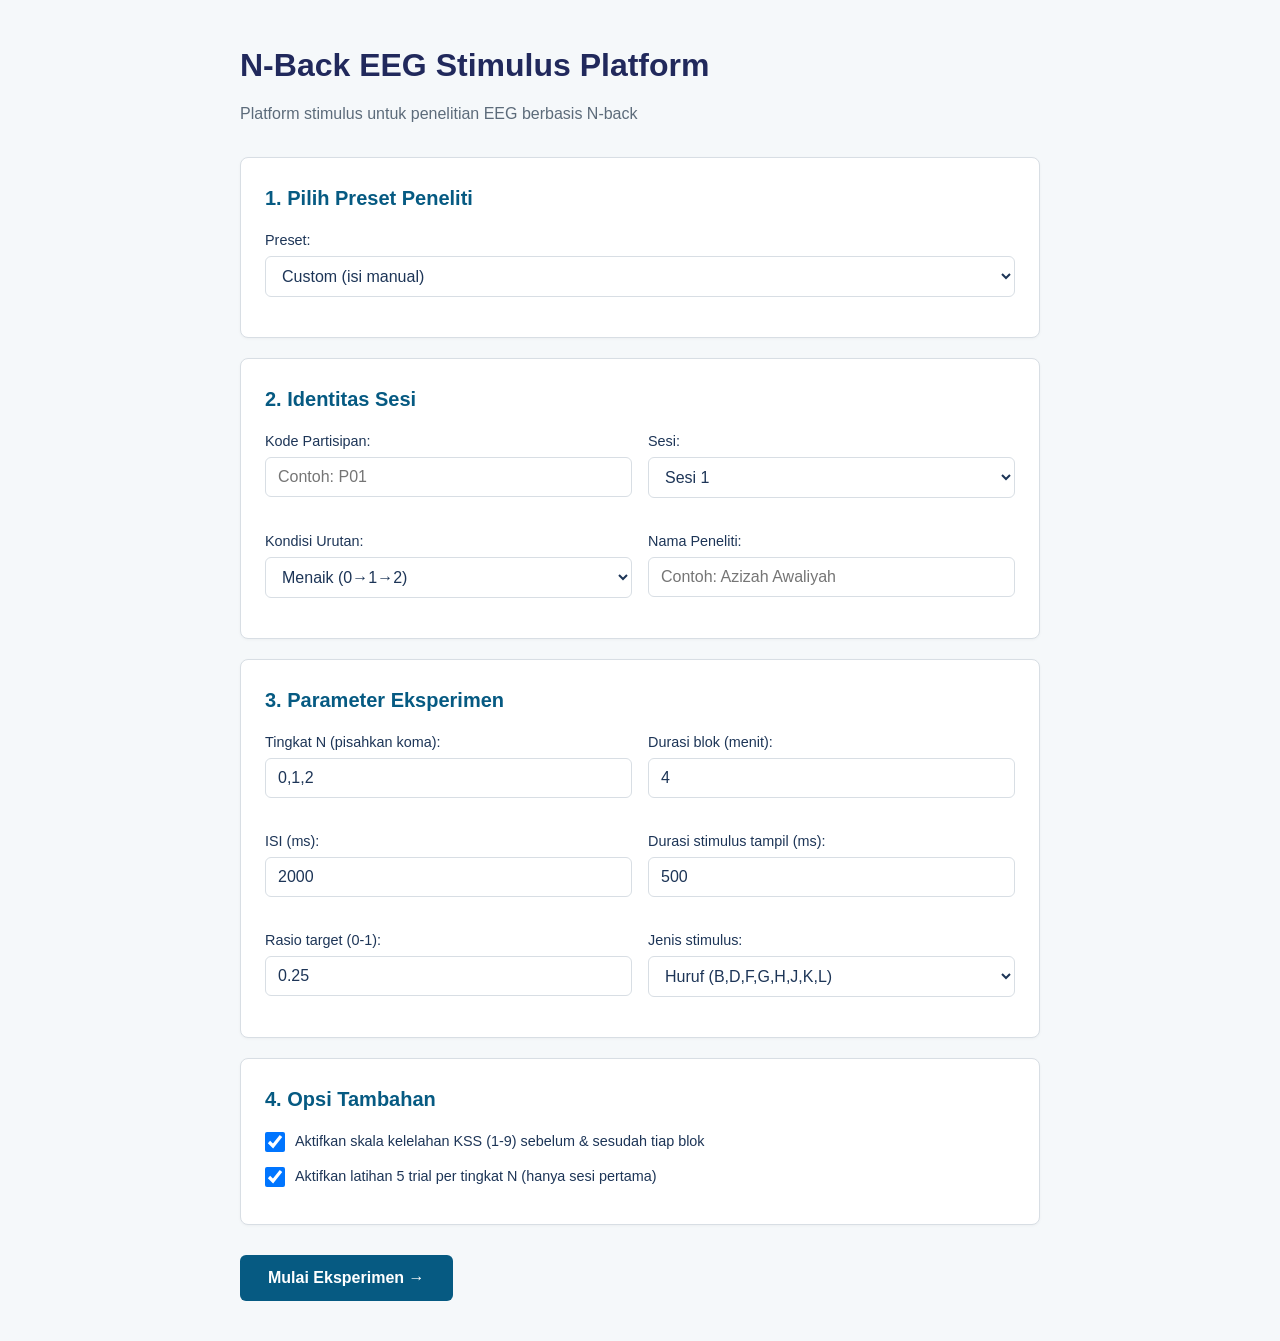
==== index.html @ 5863997f "Initial commit - N-back EEG stimulus platform v2" ====
<!DOCTYPE html>
<html lang="id">
<head>
  <meta charset="UTF-8">
  <meta name="viewport" content="width=device-width, initial-scale=1.0">
  <title>N-Back EEG Stimulus Platform</title>
  <link rel="stylesheet" href="css/style.css">
</head>
<body>

  <!-- ================================================================ -->
  <!-- LAYAR 1: SETUP                                                     -->
  <!-- ================================================================ -->
  <section id="screen-setup" class="screen active">
    <div class="container">
      <h1>N-Back EEG Stimulus Platform</h1>
      <p class="subtitle">Platform stimulus untuk penelitian EEG berbasis N-back</p>

      <div class="card">
        <h2>1. Pilih Preset Peneliti</h2>
        <label>
          Preset:
          <select id="preset-select">
            <option value="custom">Custom (isi manual)</option>
          </select>
        </label>
      </div>

      <div class="card">
        <h2>2. Identitas Sesi</h2>
        <div class="grid-2">
          <label>
            Kode Partisipan:
            <input type="text" id="participant-id" placeholder="Contoh: P01" required>
          </label>
          <label>
            Sesi:
            <select id="session">
              <option value="S1">Sesi 1</option>
              <option value="S2">Sesi 2</option>
            </select>
          </label>
          <label>
            Kondisi Urutan:
            <select id="condition">
              <option value="menaik">Menaik (0→1→2)</option>
              <option value="acak">Acak</option>
            </select>
          </label>
          <label>
            Nama Peneliti:
            <input type="text" id="researcher-name" placeholder="Contoh: Azizah Awaliyah">
          </label>
        </div>
      </div>

      <div class="card">
        <h2>3. Parameter Eksperimen</h2>
        <div class="grid-2">
          <label>
            Tingkat N (pisahkan koma):
            <input type="text" id="n-levels" value="0,1,2" placeholder="0,1,2">
          </label>
          <label>
            Durasi blok (menit):
            <input type="number" id="block-duration" value="4" min="1" max="15">
          </label>
          <label>
            ISI (ms):
            <input type="number" id="isi" value="2000" min="1000" max="5000" step="100">
          </label>
          <label>
            Durasi stimulus tampil (ms):
            <input type="number" id="stim-duration" value="500" min="200" max="2000" step="50">
          </label>
          <label>
            Rasio target (0-1):
            <input type="number" id="target-ratio" value="0.25" min="0.1" max="0.5" step="0.05">
          </label>
          <label>
            Jenis stimulus:
            <select id="stimulus-type">
              <option value="letters">Huruf (B,D,F,G,H,J,K,L)</option>
              <option value="digits">Angka (1-8)</option>
            </select>
          </label>
        </div>
      </div>

      <div class="card">
        <h2>4. Opsi Tambahan</h2>
        <label class="toggle">
          <input type="checkbox" id="enable-fatigue" checked>
          <span>Aktifkan skala kelelahan KSS (1-9) sebelum &amp; sesudah tiap blok</span>
        </label>
        <label class="toggle">
          <input type="checkbox" id="enable-practice" checked>
          <span>Aktifkan latihan 5 trial per tingkat N (hanya sesi pertama)</span>
        </label>
      </div>

      <button id="btn-start" class="btn-primary">Mulai Eksperimen →</button>
    </div>
  </section>

  <!-- ================================================================ -->
  <!-- LAYAR 2: INSTRUKSI + QUICK TIPS                                   -->
  <!-- ================================================================ -->
  <section id="screen-instructions" class="screen">
    <div class="container">
      <h1>Instruksi Tugas</h1>
      <div class="card instruction-card">
        <h2>Cara Mengerjakan Tugas <span id="current-n-display"></span>-back</h2>
        <div id="instructions-body"></div>
        <div class="key-hint">
          <div class="key-box">SPASI</div>
          <p>Tekan tombol <strong>SPASI</strong> ketika stimulus sekarang <strong>cocok</strong> dengan yang <span id="n-back-word"></span>.</p>
        </div>
        <p class="warning">Kalau tidak cocok, <strong>jangan tekan apa-apa</strong> dan tunggu stimulus berikutnya.</p>
      </div>

      <div class="card tips-card" id="tips-body">
        <!-- diisi oleh buildInstructions() -->
      </div>

      <div class="progress-info">
        Blok <span id="block-current">1</span> dari <span id="block-total">3</span>
      </div>
      <button id="btn-continue-to-practice-or-fatigue" class="btn-primary">Lanjut →</button>
    </div>
  </section>

  <!-- ================================================================ -->
  <!-- LAYAR 2b: PRACTICE INTRO                                          -->
  <!-- ================================================================ -->
  <section id="screen-practice-intro" class="screen">
    <div class="container">
      <h1>Sesi Latihan</h1>
      <div class="card">
        <h2>Latihan <span id="practice-intro-n"></span>-back</h2>
        <p>Sebelum perekaman sebenarnya, Anda akan menjalani <strong><span id="practice-intro-trials">5</span> trial latihan</strong> singkat.</p>
        <p>Latihan ini membantu Anda memahami ritme tugas. <strong>Data latihan tidak dicatat</strong> untuk analisis.</p>
        <p class="note">💡 Tenang saja, latihan ini bebas tekanan. Fokus pada memahami tugas, bukan performa.</p>
      </div>
      <div class="btn-group">
        <button id="btn-start-practice" class="btn-primary">Mulai Latihan →</button>
        <button id="btn-skip-practice" class="btn-secondary">Lewati Latihan</button>
      </div>
    </div>
  </section>

  <!-- ================================================================ -->
  <!-- LAYAR 2c: PRACTICE DONE                                           -->
  <!-- ================================================================ -->
  <section id="screen-practice-done" class="screen">
    <div class="container">
      <h1>Latihan Selesai!</h1>
      <div class="card">
        <p>Bagus! Anda sudah merasakan ritme tugas.</p>
        <p>Sekarang kita akan mulai <strong>perekaman sebenarnya</strong>. Fokus dan nikmati prosesnya.</p>
      </div>
      <button id="btn-continue-to-real-block" class="btn-primary">Lanjut ke Perekaman →</button>
    </div>
  </section>

  <!-- ================================================================ -->
  <!-- LAYAR 3: SKALA KELELAHAN                                          -->
  <!-- ================================================================ -->
  <section id="screen-fatigue" class="screen">
    <div class="container">
      <h1 id="fatigue-title">Skala Kelelahan Subjektif</h1>
      <p class="subtitle">Karolinska Sleepiness Scale (KSS)</p>
      <div class="card">
        <p><strong>Seberapa mengantuk atau lelah Anda saat ini?</strong></p>
        <div class="kss-scale">
          <div class="kss-option" data-value="1"><span>1</span>Sangat segar</div>
          <div class="kss-option" data-value="2"><span>2</span>Segar</div>
          <div class="kss-option" data-value="3"><span>3</span>Cukup segar</div>
          <div class="kss-option" data-value="4"><span>4</span>Agak segar</div>
          <div class="kss-option" data-value="5"><span>5</span>Netral</div>
          <div class="kss-option" data-value="6"><span>6</span>Agak lelah</div>
          <div class="kss-option" data-value="7"><span>7</span>Lelah, masih bisa fokus</div>
          <div class="kss-option" data-value="8"><span>8</span>Sangat lelah, sulit fokus</div>
          <div class="kss-option" data-value="9"><span>9</span>Mengantuk berat, hampir tertidur</div>
        </div>
      </div>
      <button id="btn-fatigue-continue" class="btn-primary" disabled>Lanjut →</button>
    </div>
  </section>

  <!-- ================================================================ -->
  <!-- LAYAR 4: COUNTDOWN                                                -->
  <!-- ================================================================ -->
  <section id="screen-countdown" class="screen">
    <div class="container countdown-container">
      <div class="marker-info">
        <p><strong>PENANDA WAKTU MULAI</strong></p>
        <p>Tap tombol Marker di Mind Monitor bersamaan dengan angka <strong>1</strong></p>
      </div>
      <div id="countdown-display" class="countdown-number">3</div>
      <p class="countdown-label">Blok akan mulai dalam...</p>
    </div>
  </section>

  <!-- ================================================================ -->
  <!-- LAYAR 5: BLOK EKSPERIMEN                                          -->
  <!-- ================================================================ -->
  <section id="screen-block" class="screen">
    <div class="block-header">
      <div class="block-info">
        Blok <span id="block-info-n"></span>-back
        <span class="separator">·</span>
        <span id="block-info-timer">05:00</span>
        <span class="separator">·</span>
        Trial <span id="block-info-trial">0</span>/<span id="block-info-total">0</span>
      </div>
    </div>
    <div class="stimulus-container">
      <div id="stimulus-display" class="stimulus"></div>
    </div>
    <div class="block-footer">
      <p>Tekan tombol di bawah jika cocok dengan <span id="block-n-back-display"></span></p>
      <div id="key-indicator" class="key-indicator">SPASI</div>
    </div>
  </section>

  <!-- ================================================================ -->
  <!-- LAYAR 5b: BLOCK SUMMARY (ANTAR BLOK)                              -->
  <!-- ================================================================ -->
  <section id="screen-block-summary" class="screen">
    <div class="container">
      <h1 id="block-summary-title">Blok Selesai!</h1>
      <div class="card">
        <h2>Ringkasan Kinerja Blok</h2>
        <div id="block-summary-content"></div>
      </div>
      <button id="btn-continue-from-block-summary" class="btn-primary">Lanjut →</button>
    </div>
  </section>

  <!-- ================================================================ -->
  <!-- LAYAR 6: HASIL AKHIR                                              -->
  <!-- ================================================================ -->
  <section id="screen-finished" class="screen">
    <div class="container">
      <h1>Sesi Selesai!</h1>
      <p class="subtitle">Terima kasih atas partisipasi Anda</p>

      <div class="card">
        <h2>Ringkasan Kinerja Keseluruhan</h2>
        <div id="summary-content"></div>
      </div>

      <div class="card">
        <h2>⚠️ Ekspor Data (WAJIB download sebelum menutup)</h2>
        <p>Klik tombol di bawah untuk mengunduh file CSV log respons dan JSON backup.</p>
        <div class="btn-group">
          <button id="btn-download-csv" class="btn-primary">📥 Download CSV</button>
          <button id="btn-download-json" class="btn-secondary">📥 Download JSON (backup)</button>
        </div>
        <p class="note">Simpan dengan aman. Nama file: <code>{partisipan}_{sesi}_{kondisi}_{tanggal}.csv</code></p>
      </div>

      <button id="btn-new-session" class="btn-secondary">Mulai Sesi Baru</button>
    </div>
  </section>

  <!-- SCRIPTS - urut: utils dulu, lalu modul yg bergantung -->
  <script src="js/time-utils.js"></script>
  <script src="js/config.js"></script>
  <script src="js/stimulus.js"></script>
  <script src="js/logger.js"></script>
  <script src="js/experiment.js"></script>
  <script src="js/main.js"></script>

</body>
</html>
---- css/style.css ----
/* ================================================================
   N-Back EEG Stimulus Platform - Styles
   Design principle: minimal distraction, high contrast during blocks
   ================================================================ */

:root {
  --primary: #065A82;
  --primary-dark: #044564;
  --secondary: #1C7293;
  --accent: #21295C;
  --bg: #F5F8FA;
  --card-bg: #FFFFFF;
  --text: #1D3557;
  --text-muted: #5C6B7A;
  --border: #D8DEE4;
  --success: #2C5F2D;
  --danger: #B85042;
  --warning: #E8A317;
}

* { box-sizing: border-box; margin: 0; padding: 0; }

body {
  font-family: -apple-system, BlinkMacSystemFont, 'Segoe UI', Roboto, sans-serif;
  background: var(--bg);
  color: var(--text);
  line-height: 1.6;
  min-height: 100vh;
}

/* ============ SCREENS ============ */

.screen { display: none; min-height: 100vh; padding: 40px 20px; }
.screen.active { display: block; }

.container { max-width: 800px; margin: 0 auto; }

h1 {
  font-size: 2rem;
  color: var(--accent);
  margin-bottom: 10px;
  font-weight: 700;
}

h2 {
  font-size: 1.25rem;
  color: var(--primary);
  margin-bottom: 15px;
  font-weight: 600;
}

.subtitle {
  color: var(--text-muted);
  margin-bottom: 30px;
  font-size: 1rem;
}

/* ============ CARDS ============ */

.card {
  background: var(--card-bg);
  border: 1px solid var(--border);
  border-radius: 8px;
  padding: 24px;
  margin-bottom: 20px;
  box-shadow: 0 1px 3px rgba(0, 0, 0, 0.04);
}

/* ============ FORM ELEMENTS ============ */

label {
  display: block;
  font-size: 0.9rem;
  font-weight: 500;
  color: var(--text);
  margin-bottom: 4px;
}

input[type="text"],
input[type="number"],
select {
  width: 100%;
  padding: 10px 12px;
  border: 1px solid var(--border);
  border-radius: 6px;
  font-size: 1rem;
  color: var(--text);
  background: white;
  margin-top: 4px;
  margin-bottom: 12px;
  transition: border-color 0.15s;
}

input:focus, select:focus {
  outline: none;
  border-color: var(--primary);
  box-shadow: 0 0 0 3px rgba(6, 90, 130, 0.1);
}

.grid-2 { display: grid; grid-template-columns: 1fr 1fr; gap: 16px; }
@media (max-width: 600px) { .grid-2 { grid-template-columns: 1fr; } }

.toggle {
  display: flex;
  align-items: center;
  gap: 10px;
  cursor: pointer;
  margin-bottom: 12px;
}

.toggle input[type="checkbox"] {
  width: 20px;
  height: 20px;
  cursor: pointer;
}

/* ============ BUTTONS ============ */

.btn-primary, .btn-secondary {
  display: inline-block;
  padding: 14px 28px;
  font-size: 1rem;
  font-weight: 600;
  border: none;
  border-radius: 6px;
  cursor: pointer;
  transition: all 0.15s;
  margin-top: 10px;
}

.btn-primary {
  background: var(--primary);
  color: white;
}

.btn-primary:hover:not(:disabled) {
  background: var(--primary-dark);
  transform: translateY(-1px);
}

.btn-primary:disabled {
  background: #A0AEC0;
  cursor: not-allowed;
}

.btn-secondary {
  background: white;
  color: var(--primary);
  border: 2px solid var(--primary);
}

.btn-secondary:hover { background: var(--bg); }

.btn-group { display: flex; gap: 10px; flex-wrap: wrap; margin: 15px 0; }

/* Pulse animation untuk tombol download */
.btn-pulse {
  animation: pulse 1.5s ease-in-out infinite;
}

@keyframes pulse {
  0%, 100% { box-shadow: 0 0 0 0 rgba(6, 90, 130, 0.4); }
  50% { box-shadow: 0 0 0 8px rgba(6, 90, 130, 0); }
}

/* ============ INSTRUCTIONS SCREEN ============ */

.instruction-card { font-size: 1.05rem; }
.instruction-card p { margin-bottom: 12px; }

/* Target letter display untuk 0-back */
.target-letter-display {
  display: block;
  width: 120px;
  height: 120px;
  line-height: 120px;
  margin: 20px auto;
  font-size: 4rem;
  font-weight: 700;
  color: var(--primary);
  background: var(--bg);
  border: 3px solid var(--primary);
  border-radius: 12px;
  text-align: center;
  font-family: 'SF Mono', Monaco, monospace;
}

.key-hint {
  display: flex;
  align-items: center;
  gap: 20px;
  background: var(--bg);
  padding: 20px;
  border-radius: 8px;
  margin: 20px 0;
}

.key-box {
  background: white;
  border: 2px solid var(--primary);
  border-radius: 6px;
  padding: 16px 32px;
  font-weight: 700;
  font-size: 1.1rem;
  color: var(--primary);
  min-width: 120px;
  text-align: center;
  box-shadow: 0 2px 0 var(--primary);
}

.warning {
  background: #FFF8E1;
  border-left: 4px solid var(--warning);
  padding: 12px 16px;
  border-radius: 4px;
}

/* Quick Tips Card */
.tips-card {
  background: #F0F7FA;
  border-left: 4px solid var(--secondary);
}

.tips-card h3 {
  color: var(--secondary);
  font-size: 1.1rem;
  margin-bottom: 12px;
}

.tips-card ul {
  margin-left: 20px;
  color: var(--text);
}

.tips-card li {
  margin-bottom: 8px;
  line-height: 1.5;
}

.progress-info {
  text-align: center;
  color: var(--text-muted);
  margin: 20px 0;
  font-size: 0.95rem;
}

/* ============ KSS FATIGUE SCALE ============ */

.kss-scale {
  display: grid;
  grid-template-columns: repeat(3, 1fr);
  gap: 10px;
  margin-top: 20px;
}

@media (max-width: 700px) { .kss-scale { grid-template-columns: repeat(2, 1fr); } }

.kss-option {
  display: flex;
  flex-direction: column;
  align-items: center;
  padding: 16px 10px;
  background: white;
  border: 2px solid var(--border);
  border-radius: 8px;
  cursor: pointer;
  transition: all 0.15s;
  text-align: center;
  font-size: 0.85rem;
  min-height: 90px;
  justify-content: center;
}

.kss-option:hover {
  border-color: var(--primary);
  background: var(--bg);
}

.kss-option.selected {
  border-color: var(--primary);
  background: var(--primary);
  color: white;
}

.kss-option span {
  font-size: 1.5rem;
  font-weight: 700;
  margin-bottom: 4px;
  display: block;
}

/* ============ COUNTDOWN SCREEN ============ */

#screen-countdown { background: var(--accent); color: white; }

#screen-countdown.active {
  display: flex;
  align-items: center;
  justify-content: center;
}

.countdown-container { text-align: center; }

.countdown-number {
  font-size: 12rem;
  font-weight: 900;
  color: white;
  line-height: 1;
  margin: 40px 0;
  font-variant-numeric: tabular-nums;
}

.countdown-label {
  font-size: 1.2rem;
  color: rgba(255, 255, 255, 0.8);
}

.marker-info {
  background: var(--warning);
  color: var(--text);
  padding: 15px 25px;
  border-radius: 8px;
  margin-bottom: 20px;
  font-size: 0.95rem;
  max-width: 500px;
  margin-left: auto;
  margin-right: auto;
}

.marker-info p { margin: 4px 0; }

/* ============ BLOCK SCREEN (STIMULUS) ============ */

#screen-block { background: white; padding: 0; }

#screen-block.active {
  display: flex;
  flex-direction: column;
  min-height: 100vh;
}

.block-header {
  padding: 15px 30px;
  border-bottom: 1px solid var(--border);
  color: var(--text-muted);
}

.block-info {
  font-size: 0.9rem;
  font-variant-numeric: tabular-nums;
  display: flex;
  gap: 12px;
  align-items: center;
}

.block-info .separator { color: var(--border); }

.stimulus-container {
  flex: 1;
  display: flex;
  align-items: center;
  justify-content: center;
}

.stimulus {
  font-size: 12rem;
  font-weight: 700;
  color: var(--accent);
  font-family: 'SF Mono', Monaco, 'Courier New', monospace;
  line-height: 1;
  user-select: none;
}

.stimulus.hidden { visibility: hidden; }

.block-footer {
  padding: 20px 30px;
  border-top: 1px solid var(--border);
  text-align: center;
  color: var(--text-muted);
  font-size: 0.9rem;
}

/* Visual Key Press Indicator (SPASI) */
.key-indicator {
  display: inline-block;
  margin-top: 10px;
  padding: 14px 60px;
  background: white;
  border: 2px solid var(--border);
  border-radius: 8px;
  font-weight: 700;
  font-size: 1rem;
  color: var(--text-muted);
  letter-spacing: 2px;
  box-shadow: 0 3px 0 var(--border);
  transition: all 0.08s ease-out;
  user-select: none;
}

.key-indicator.pressed {
  background: var(--primary);
  color: white;
  border-color: var(--primary);
  transform: translateY(2px) scale(0.97);
  box-shadow: 0 1px 0 var(--primary-dark);
}

/* ============ BLOCK SUMMARY (ANTAR BLOK) ============ */

.summary-grid {
  display: grid;
  gap: 10px;
}

.summary-row {
  display: flex;
  justify-content: space-between;
  padding: 12px 16px;
  background: var(--bg);
  border-radius: 6px;
  font-size: 1rem;
}

.summary-row span {
  color: var(--text-muted);
}

.summary-row strong {
  color: var(--accent);
  font-weight: 700;
  font-variant-numeric: tabular-nums;
}

/* ============ FINISHED SCREEN ============ */

#summary-content {
  display: grid;
  gap: 16px;
}

.summary-block {
  padding: 16px;
  background: var(--bg);
  border-radius: 6px;
  border-left: 4px solid var(--primary);
}

.summary-block h3 {
  color: var(--primary);
  margin-bottom: 8px;
  font-size: 1rem;
}

.summary-stats {
  display: grid;
  grid-template-columns: repeat(auto-fit, minmax(130px, 1fr));
  gap: 12px;
  margin-top: 10px;
}

.stat {
  background: white;
  padding: 12px;
  border-radius: 4px;
}

.stat-label {
  font-size: 0.8rem;
  color: var(--text-muted);
  margin-bottom: 2px;
}

.stat-value {
  font-size: 1.3rem;
  font-weight: 700;
  color: var(--accent);
}

.note {
  font-size: 0.85rem;
  color: var(--text-muted);
  margin-top: 12px;
  padding: 10px;
  background: var(--bg);
  border-radius: 4px;
}

.note code {
  background: white;
  padding: 2px 6px;
  border-radius: 3px;
  font-family: 'SF Mono', Monaco, monospace;
  font-size: 0.8rem;
}
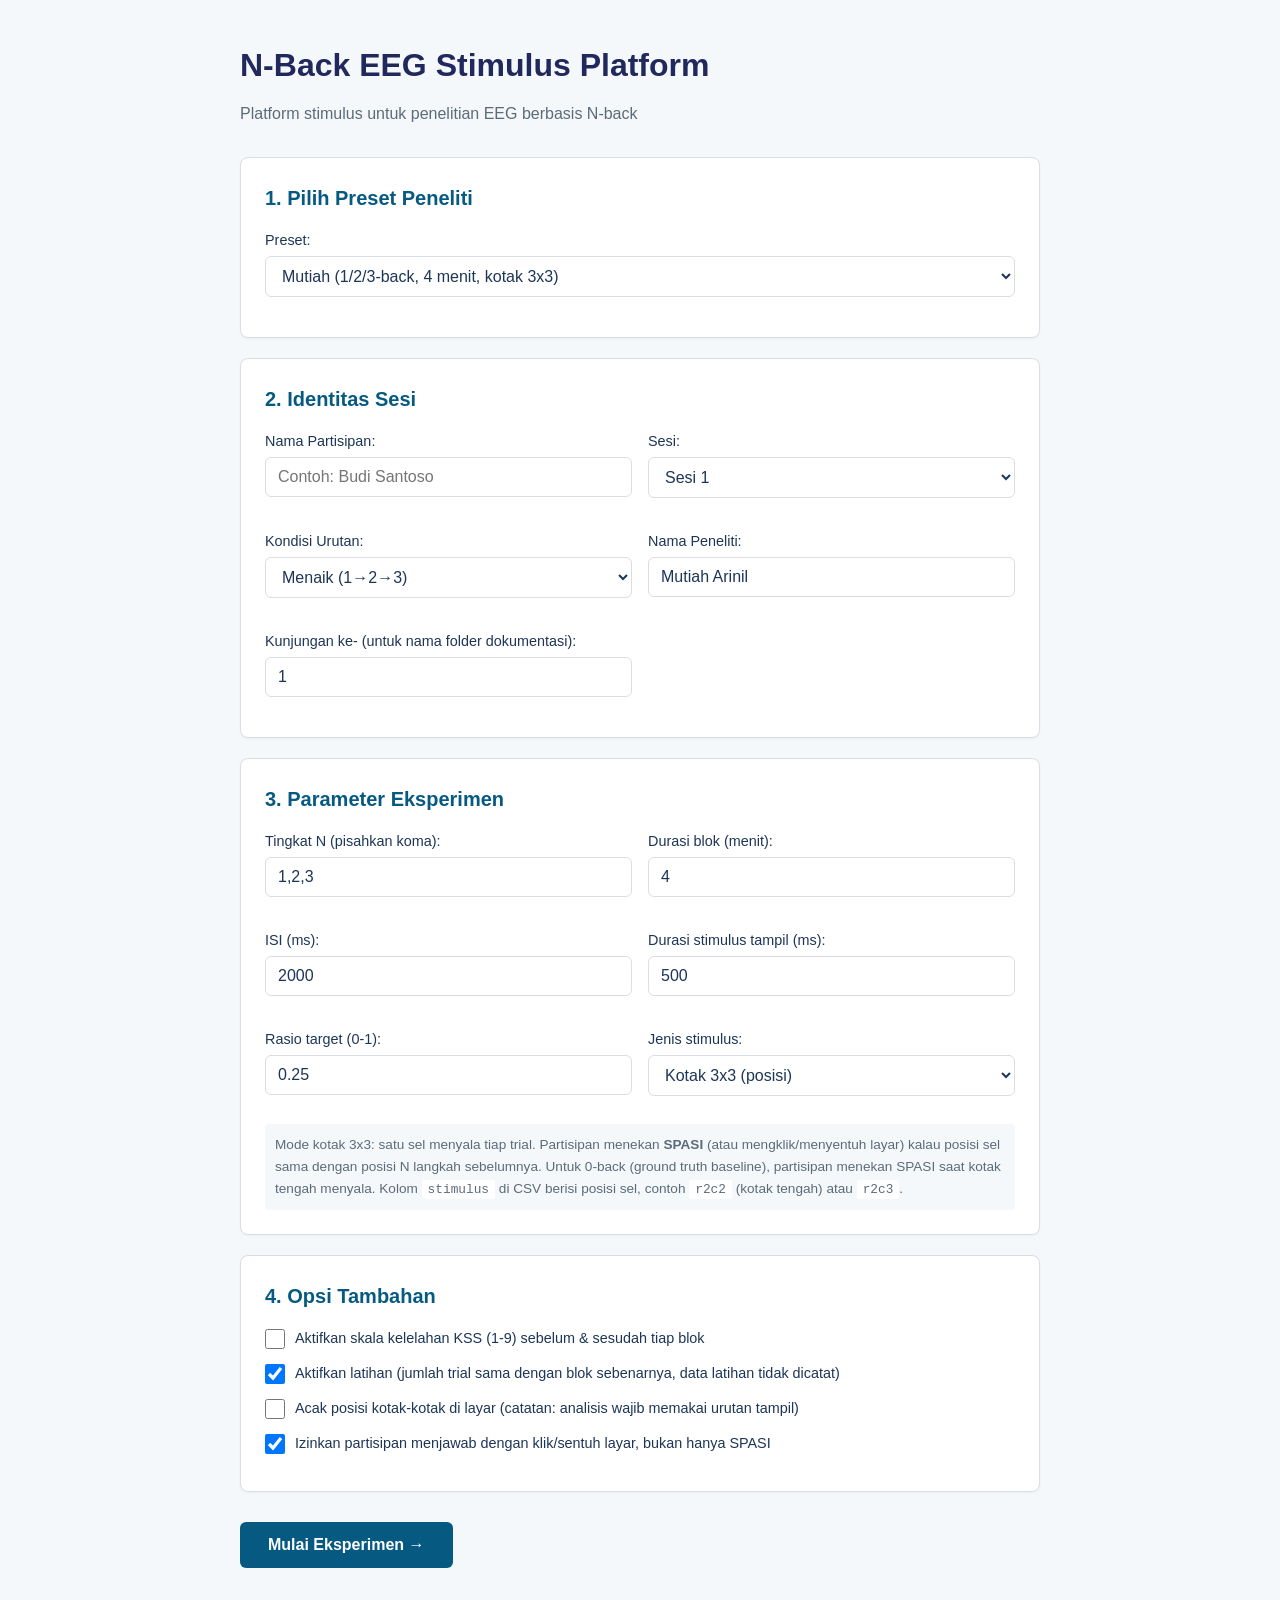
==== commit 76d073c5: "feat: integrasi stimulus 3x3, mode 0-back ground truth, preset mutiah, dan perbaikan persistensi gri" ====
--- a/index.html
+++ b/index.html
@@ -30,8 +30,8 @@
         <h2>2. Identitas Sesi</h2>
         <div class="grid-2">
           <label>
-            Kode Partisipan:
-            <input type="text" id="participant-id" placeholder="Contoh: P01" required>
+            Nama Partisipan:
+            <input type="text" id="participant-name" placeholder="Contoh: Budi Santoso" required>
           </label>
           <label>
             Sesi:
@@ -43,13 +43,17 @@
           <label>
             Kondisi Urutan:
             <select id="condition">
-              <option value="menaik">Menaik (0→1→2)</option>
+              <option value="menaik">Menaik (1→2→3)</option>
               <option value="acak">Acak</option>
             </select>
           </label>
           <label>
             Nama Peneliti:
-            <input type="text" id="researcher-name" placeholder="Contoh: Azizah Awaliyah">
+            <input type="text" id="researcher-name" placeholder="Contoh: Mutiah Arinil">
+          </label>
+          <label>
+            Kunjungan ke- (untuk nama folder dokumentasi):
+            <input type="number" id="visit-number" value="1" min="1" max="20">
           </label>
         </div>
       </div>
@@ -59,7 +63,7 @@
         <div class="grid-2">
           <label>
             Tingkat N (pisahkan koma):
-            <input type="text" id="n-levels" value="0,1,2" placeholder="0,1,2">
+            <input type="text" id="n-levels" value="1,2,3" placeholder="1,2,3">
           </label>
           <label>
             Durasi blok (menit):
@@ -67,38 +71,55 @@
           </label>
           <label>
             ISI (ms):
-            <input type="number" id="isi" value="2000" min="1000" max="5000" step="100">
+            <input type="number" id="isi" value="2000" min="500" max="5000" step="100">
           </label>
           <label>
             Durasi stimulus tampil (ms):
-            <input type="number" id="stim-duration" value="500" min="200" max="2000" step="50">
+            <input type="number" id="stim-duration" value="500" min="100" max="2000" step="50">
           </label>
           <label>
             Rasio target (0-1):
-            <input type="number" id="target-ratio" value="0.25" min="0.1" max="0.5" step="0.05">
+            <input type="number" id="target-ratio" value="0.25" min="0.05" max="0.8" step="0.05">
           </label>
           <label>
             Jenis stimulus:
             <select id="stimulus-type">
+              <option value="grid3x3">Kotak 3x3 (posisi)</option>
               <option value="letters">Huruf (B,D,F,G,H,J,K,L)</option>
               <option value="digits">Angka (1-8)</option>
             </select>
           </label>
         </div>
+
+        <div id="grid-hint" class="note">
+          Mode kotak 3x3: satu sel menyala tiap trial. Partisipan menekan <strong>SPASI</strong>
+          (atau mengklik/menyentuh layar) kalau posisi sel sama dengan posisi N langkah sebelumnya.
+          Untuk 0-back (ground truth baseline), partisipan menekan SPASI saat kotak tengah menyala.
+          Kolom <code>stimulus</code> di CSV berisi posisi sel, contoh <code>r2c2</code> (kotak tengah) atau <code>r2c3</code>.
+        </div>
       </div>
 
       <div class="card">
         <h2>4. Opsi Tambahan</h2>
         <label class="toggle">
-          <input type="checkbox" id="enable-fatigue" checked>
+          <input type="checkbox" id="enable-fatigue">
           <span>Aktifkan skala kelelahan KSS (1-9) sebelum &amp; sesudah tiap blok</span>
         </label>
         <label class="toggle">
           <input type="checkbox" id="enable-practice" checked>
-          <span>Aktifkan latihan 5 trial per tingkat N (hanya sesi pertama)</span>
-        </label>
-      </div>
-
+          <span>Aktifkan latihan (jumlah trial sama dengan blok sebenarnya, data latihan tidak dicatat)</span>
+        </label>
+        <label class="toggle" id="row-randomize-layout">
+          <input type="checkbox" id="randomize-layout">
+          <span>Acak posisi kotak-kotak di layar (catatan: analisis wajib memakai urutan tampil)</span>
+        </label>
+        <label class="toggle" id="row-click-response">
+          <input type="checkbox" id="enable-click-response" checked>
+          <span>Izinkan partisipan menjawab dengan klik/sentuh layar, bukan hanya SPASI</span>
+        </label>
+      </div>
+
+      <div id="start-validation-error" class="warning" style="display:none; margin-bottom: 1.25rem; color: #c53030; background: #fff5f5; border-left-color: #e53e3e;"></div>
       <button id="btn-start" class="btn-primary">Mulai Eksperimen →</button>
     </div>
   </section>
@@ -138,9 +159,9 @@
       <h1>Sesi Latihan</h1>
       <div class="card">
         <h2>Latihan <span id="practice-intro-n"></span>-back</h2>
-        <p>Sebelum perekaman sebenarnya, Anda akan menjalani <strong><span id="practice-intro-trials">5</span> trial latihan</strong> singkat.</p>
-        <p>Latihan ini membantu Anda memahami ritme tugas. <strong>Data latihan tidak dicatat</strong> untuk analisis.</p>
-        <p class="note">💡 Tenang saja, latihan ini bebas tekanan. Fokus pada memahami tugas, bukan performa.</p>
+        <p>Ini pemanasan: <strong><span id="practice-intro-trials">120</span> trial</strong> dengan aturan main yang sama seperti blok sebenarnya.</p>
+        <p id="practice-note"></p>
+        <p class="note">💡 Latihan ini bebas tekanan. Fokus pada memahami ritme tugas, bukan performa.</p>
       </div>
       <div class="btn-group">
         <button id="btn-start-practice" class="btn-primary">Mulai Latihan →</button>
@@ -195,7 +216,7 @@
     <div class="container countdown-container">
       <div class="marker-info">
         <p><strong>PENANDA WAKTU MULAI</strong></p>
-        <p>Tap tombol Marker di Mind Monitor bersamaan dengan angka <strong>1</strong></p>
+        <p>Tekan tombol Marker di Mind Monitor bersamaan dengan angka <strong>1</strong></p>
       </div>
       <div id="countdown-display" class="countdown-number">3</div>
       <p class="countdown-label">Blok akan mulai dalam...</p>
@@ -216,10 +237,21 @@
       </div>
     </div>
     <div class="stimulus-container">
+      <div id="grid-3x3" class="grid-3x3 hidden">
+        <div class="grid-cell" data-row="1" data-col="1"></div>
+        <div class="grid-cell" data-row="1" data-col="2"></div>
+        <div class="grid-cell" data-row="1" data-col="3"></div>
+        <div class="grid-cell" data-row="2" data-col="1"></div>
+        <div class="grid-cell" data-row="2" data-col="2"></div>
+        <div class="grid-cell" data-row="2" data-col="3"></div>
+        <div class="grid-cell" data-row="3" data-col="1"></div>
+        <div class="grid-cell" data-row="3" data-col="2"></div>
+        <div class="grid-cell" data-row="3" data-col="3"></div>
+      </div>
       <div id="stimulus-display" class="stimulus"></div>
     </div>
     <div class="block-footer">
-      <p>Tekan tombol di bawah jika cocok dengan <span id="block-n-back-display"></span></p>
+      <p>Tekan SPASI (atau klik/sentuh layar) jika posisinya cocok dengan <span id="block-n-back-display"></span></p>
       <div id="key-indicator" class="key-indicator">SPASI</div>
     </div>
   </section>
@@ -239,6 +271,27 @@
   </section>
 
   <!-- ================================================================ -->
+  <!-- LAYAR 5c: CEK RESPONS (kalau blok tidak merekam respons sama sekali) -->
+  <!-- ================================================================ -->
+  <section id="screen-response-check" class="screen">
+    <div class="container">
+      <h1>Periksa Blok Ini</h1>
+      <div class="card">
+        <div id="response-check-body"></div>
+        <label>
+          Pilihan:
+          <select id="response-check-choice">
+            <option value="ulang">Ulangi blok ini sekarang (data blok ini dibuang)</option>
+            <option value="lanjut">Lanjutkan dan simpan apa adanya (respons kosong)</option>
+            <option value="berhenti">Lanjut tanpa mengulang (sama seperti lanjut)</option>
+          </select>
+        </label>
+      </div>
+      <button id="btn-continue-after-response-check" class="btn-primary">Lanjut →</button>
+    </div>
+  </section>
+
+  <!-- ================================================================ -->
   <!-- LAYAR 6: HASIL AKHIR                                              -->
   <!-- ================================================================ -->
   <section id="screen-finished" class="screen">
@@ -252,20 +305,53 @@
       </div>
 
       <div class="card">
-        <h2>⚠️ Ekspor Data (WAJIB download sebelum menutup)</h2>
-        <p>Klik tombol di bawah untuk mengunduh file CSV log respons dan JSON backup.</p>
+        <h2>⚠️ Ekspor Data (WAJIB sebelum menutup halaman)</h2>
+        <p>Klik tombol di bawah untuk mengunduh CSV log respons, JSON backup, dan laporan sesi.</p>
         <div class="btn-group">
           <button id="btn-download-csv" class="btn-primary">📥 Download CSV</button>
           <button id="btn-download-json" class="btn-secondary">📥 Download JSON (backup)</button>
-        </div>
-        <p class="note">Simpan dengan aman. Nama file: <code>{partisipan}_{sesi}_{kondisi}_{tanggal}.csv</code></p>
+          <button id="btn-download-report" class="btn-secondary">📥 Download Laporan</button>
+        </div>
+        <p class="note">Nama file: <code>{nama partisipan}_{sesi}_{kondisi}_{tanggal}.csv</code></p>
+      </div>
+
+      <div class="card">
+        <h2>Selesai &amp; Dokumentasi</h2>
+        <p>Selesaikan dua langkah ini sebelum memulai sesi berikutnya:</p>
+        <div class="btn-group">
+          <button id="btn-finish-session" class="btn-primary">Selesaikan Sesi &amp; Simpan Berkas</button>
+        </div>
+        <p class="note">Tombol ini membuat folder dokumentasi otomatis (nama folder:
+        <code id="doc-folder-name">-</code>) berisi CSV, JSON, laporan, dan checklist berkas.</p>
+        <p class="note">Daftar berkas yang dikumpulkan tiap sesi:</p>
+        <ul id="doc-list" class="doc-list"></ul>
+        <button id="btn-fill-documentation" class="btn-secondary">Perbarui Daftar Dokumentasi</button>
       </div>
 
       <button id="btn-new-session" class="btn-secondary">Mulai Sesi Baru</button>
     </div>
   </section>
 
-  <!-- SCRIPTS - urut: utils dulu, lalu modul yg bergantung -->
+  <!-- ================================================================ -->
+  <!-- LAYAR 7: HASIL PENYIMPANAN DOKUMENTASI                            -->
+  <!-- ================================================================ -->
+  <section id="screen-documentation" class="screen">
+    <div class="container">
+      <h1>Dokumentasi Sesi</h1>
+      <div class="card">
+        <h2>Folder: <span id="doc-folder-name-2"></span></h2>
+        <p id="doc-save-status" class="note"></p>
+        <p>Cari folder tersebut di komputer (lokasi yang dipilih saat menyimpan), lalu tambahkan berkas
+        dari Mind Monitor ke dalam folder yang sama.</p>
+        <ul id="doc-list-2" class="doc-list"></ul>
+      </div>
+      <div class="btn-group">
+        <button id="btn-back-to-result" class="btn-primary">← Kembali ke Ringkasan Sesi</button>
+      </div>
+    </div>
+  </section>
+
+  <!-- SCRIPTS - urut: utils dulu, lalu modul yang bergantung padanya -->
   <script src="js/time-utils.js"></script>
   <script src="js/config.js"></script>
   <script src="js/stimulus.js"></script>
--- a/css/style.css
+++ b/css/style.css
@@ -78,6 +78,7 @@
 
 input[type="text"],
 input[type="number"],
+input[type="url"],
 select {
   width: 100%;
   padding: 10px 12px;
@@ -151,7 +152,7 @@
 
 .btn-secondary:hover { background: var(--bg); }
 
-.btn-group { display: flex; gap: 10px; flex-wrap: wrap; margin: 15px 0; }
+.btn-group { display: flex; gap: 10px; flex-wrap: wrap; margin: 15px 0; align-items: center; }
 
 /* Pulse animation untuk tombol download */
 .btn-pulse {
@@ -213,6 +214,7 @@
   border-left: 4px solid var(--warning);
   padding: 12px 16px;
   border-radius: 4px;
+  margin-top: 12px;
 }
 
 /* Quick Tips Card */
@@ -242,6 +244,56 @@
   color: var(--text-muted);
   margin: 20px 0;
   font-size: 0.95rem;
+}
+
+/* ============ KOTAK 3x3 (MODE POSISI) ============ */
+
+.grid-3x3 {
+  display: grid;
+  grid-template-columns: repeat(3, 1fr);
+  grid-template-rows: repeat(3, 1fr);
+  gap: 12px;
+  width: min(52vh, 420px);
+  height: min(52vh, 420px);
+  user-select: none;
+  touch-action: manipulation;
+}
+
+.grid-3x3.hidden { visibility: hidden; }
+
+.grid-cell {
+  background: white;
+  border: 2px solid var(--border);
+  border-radius: 10px;
+  transition: background 0.05s linear, border-color 0.05s linear;
+}
+
+.grid-cell.active {
+  background: var(--primary);
+  border-color: var(--primary-dark);
+}
+
+/* Area kotak boleh diklik/di-tap sebagai respons saat blok berjalan */
+.grid-3x3.clickable { cursor: pointer; }
+
+/* Pratinjau target 0-back di layar instruksi */
+.target-grid-wrapper { display: flex; justify-content: center; margin: 20px 0; }
+
+.grid-3x3.grid-preview {
+  width: 170px;
+  height: 170px;
+  gap: 8px;
+}
+
+.grid-preview .grid-cell {
+  background: var(--bg);
+  border: 2px solid var(--border);
+  border-radius: 7px;
+}
+
+.grid-preview .grid-cell.active {
+  background: var(--primary);
+  border-color: var(--primary-dark);
 }
 
 /* ============ KSS FATIGUE SCALE ============ */
@@ -493,3 +545,33 @@
   font-family: 'SF Mono', Monaco, monospace;
   font-size: 0.8rem;
 }
+
+/* ============ HASIL AKHIR: TABEL & DAFTAR DOKUMENTASI ============ */
+
+.summary-table {
+  width: 100%;
+  border-collapse: collapse;
+  font-size: 0.95rem;
+}
+
+.summary-table td {
+  padding: 10px 12px;
+  border-bottom: 1px solid var(--border);
+}
+
+.summary-table td:first-child { color: var(--text-muted); }
+.summary-table td:last-child { text-align: right; font-variant-numeric: tabular-nums; }
+
+.doc-list {
+  margin: 12px 0 0 20px;
+  font-size: 0.9rem;
+}
+
+.doc-list li { margin-bottom: 10px; line-height: 1.45; }
+.doc-list a { color: var(--primary); word-break: break-all; }
+
+.input-error {
+  border-color: #e53e3e !important;
+  box-shadow: 0 0 0 3px rgba(229, 62, 62, 0.25) !important;
+  outline: none !important;
+}
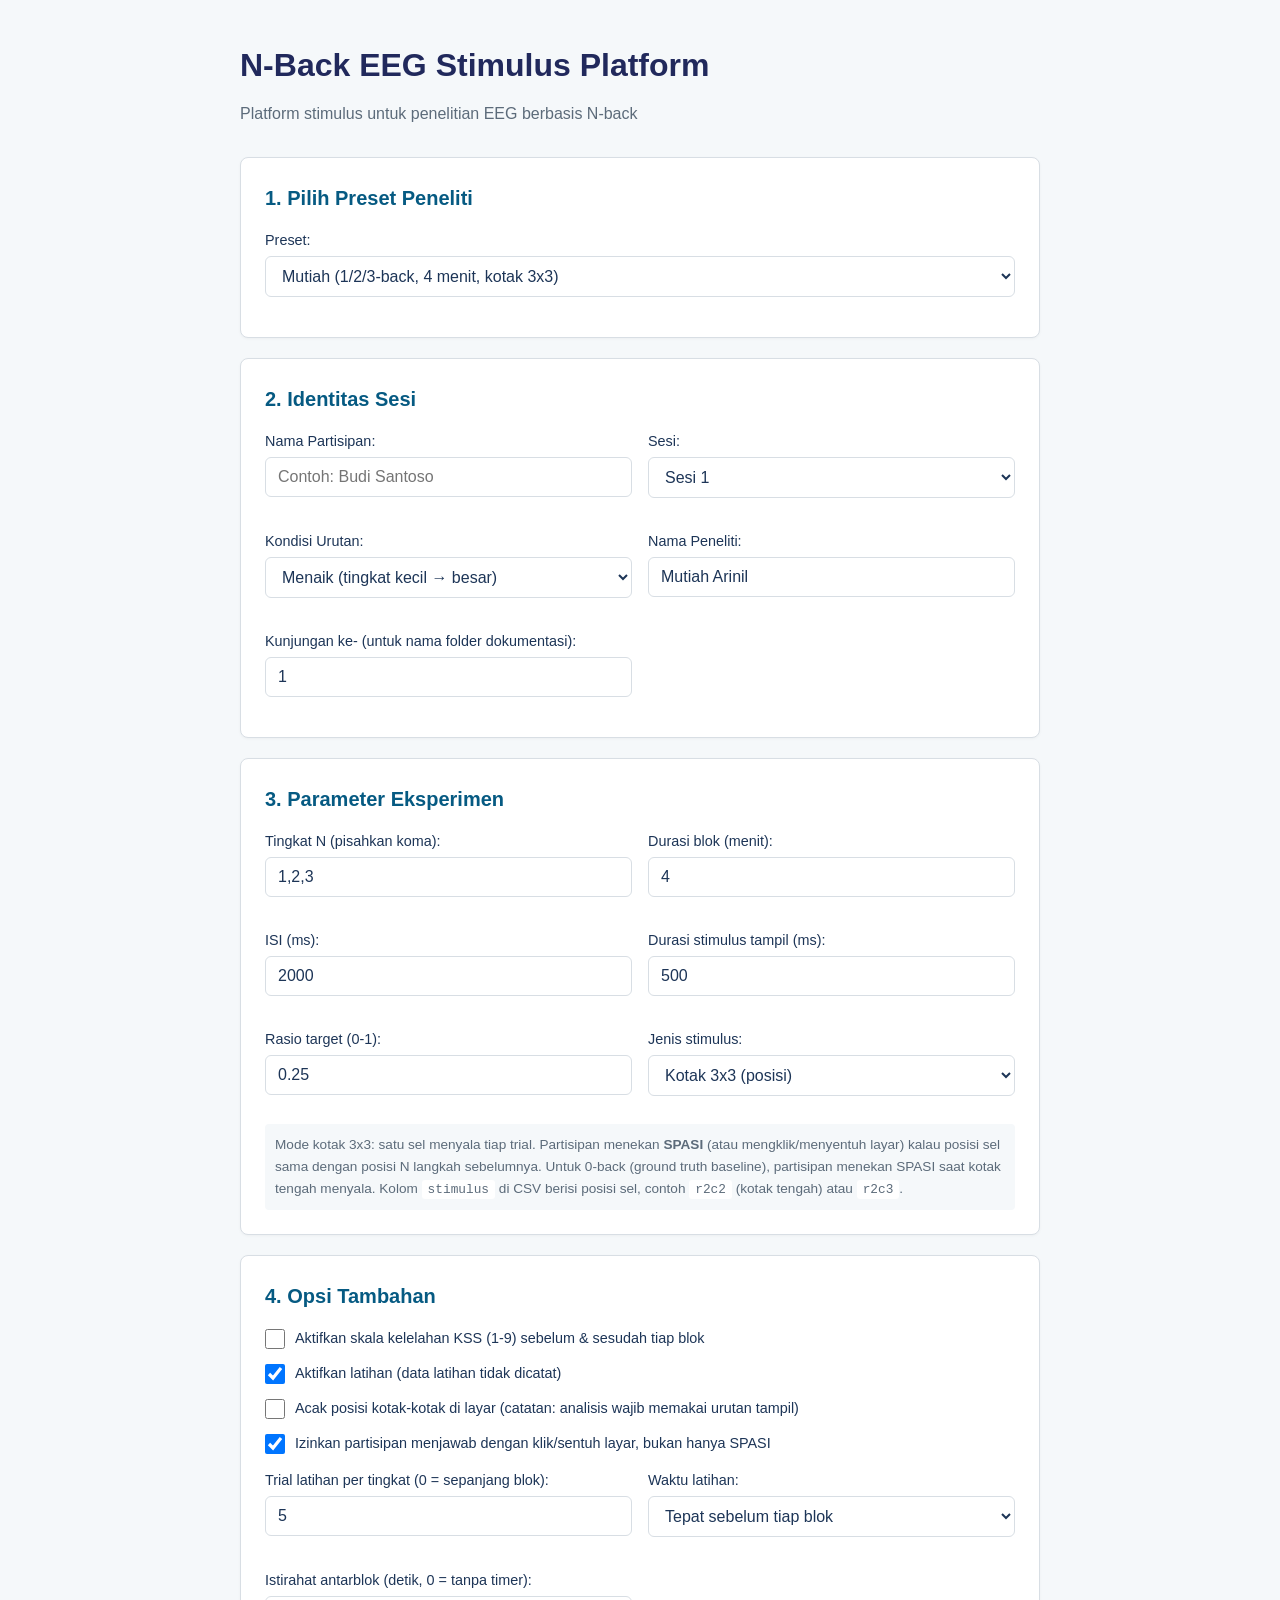
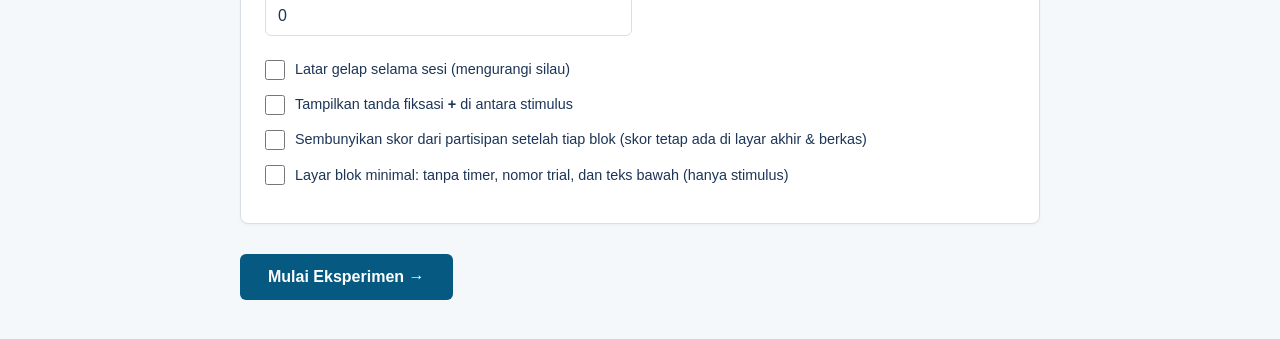
==== commit 20e7b0a5: "fix: mode huruf tidak bisa jalan; tambah opsi tampilan & istirahat + preset Irgi Perbaikan: - experi" ====
--- a/index.html
+++ b/index.html
@@ -43,7 +43,7 @@
           <label>
             Kondisi Urutan:
             <select id="condition">
-              <option value="menaik">Menaik (1→2→3)</option>
+              <option value="menaik">Menaik (tingkat kecil → besar)</option>
               <option value="acak">Acak</option>
             </select>
           </label>
@@ -107,7 +107,7 @@
         </label>
         <label class="toggle">
           <input type="checkbox" id="enable-practice" checked>
-          <span>Aktifkan latihan (jumlah trial sama dengan blok sebenarnya, data latihan tidak dicatat)</span>
+          <span>Aktifkan latihan (data latihan tidak dicatat)</span>
         </label>
         <label class="toggle" id="row-randomize-layout">
           <input type="checkbox" id="randomize-layout">
@@ -117,6 +117,41 @@
           <input type="checkbox" id="enable-click-response" checked>
           <span>Izinkan partisipan menjawab dengan klik/sentuh layar, bukan hanya SPASI</span>
         </label>
+
+        <div class="grid-2 options-grid">
+          <label>
+            Trial latihan per tingkat (0 = sepanjang blok):
+            <input type="number" id="practice-trials" value="0" min="0" max="300">
+          </label>
+          <label>
+            Waktu latihan:
+            <select id="practice-placement">
+              <option value="per_block">Tepat sebelum tiap blok</option>
+              <option value="before_session">Semua di awal sesi, sebelum blok 1</option>
+            </select>
+          </label>
+          <label>
+            Istirahat antarblok (detik, 0 = tanpa timer):
+            <input type="number" id="rest-seconds" value="0" min="0" max="900" step="10">
+          </label>
+        </div>
+
+        <label class="toggle">
+          <input type="checkbox" id="dark-theme">
+          <span>Latar gelap selama sesi (mengurangi silau)</span>
+        </label>
+        <label class="toggle">
+          <input type="checkbox" id="show-fixation">
+          <span>Tampilkan tanda fiksasi <strong>+</strong> di antara stimulus</span>
+        </label>
+        <label class="toggle">
+          <input type="checkbox" id="hide-block-feedback">
+          <span>Sembunyikan skor dari partisipan setelah tiap blok (skor tetap ada di layar akhir &amp; berkas)</span>
+        </label>
+        <label class="toggle">
+          <input type="checkbox" id="minimal-block-screen">
+          <span>Layar blok minimal: tanpa timer, nomor trial, dan teks bawah (hanya stimulus)</span>
+        </label>
       </div>
 
       <div id="start-validation-error" class="warning" style="display:none; margin-bottom: 1.25rem; color: #c53030; background: #fff5f5; border-left-color: #e53e3e;"></div>
@@ -129,13 +164,19 @@
   <!-- ================================================================ -->
   <section id="screen-instructions" class="screen">
     <div class="container">
+      <div id="rest-banner" class="rest-banner" style="display:none">
+        <p class="rest-title">Istirahat</p>
+        <div id="rest-timer" class="rest-timer">02:00</div>
+        <p class="rest-note">Tetap duduk santai dan jangan melepas headband.</p>
+      </div>
+      <p id="practice-phase-label" class="phase-label" style="display:none"></p>
       <h1>Instruksi Tugas</h1>
       <div class="card instruction-card">
         <h2>Cara Mengerjakan Tugas <span id="current-n-display"></span>-back</h2>
         <div id="instructions-body"></div>
         <div class="key-hint">
           <div class="key-box">SPASI</div>
-          <p>Tekan tombol <strong>SPASI</strong> ketika stimulus sekarang <strong>cocok</strong> dengan yang <span id="n-back-word"></span>.</p>
+          <p id="key-hint-text">Tekan tombol <strong>SPASI</strong> ketika stimulus sekarang <strong>cocok</strong>.</p>
         </div>
         <p class="warning">Kalau tidak cocok, <strong>jangan tekan apa-apa</strong> dan tunggu stimulus berikutnya.</p>
       </div>
@@ -214,12 +255,16 @@
   <!-- ================================================================ -->
   <section id="screen-countdown" class="screen">
     <div class="container countdown-container">
-      <div class="marker-info">
+      <div id="marker-info" class="marker-info">
         <p><strong>PENANDA WAKTU MULAI</strong></p>
         <p>Tekan tombol Marker di Mind Monitor bersamaan dengan angka <strong>1</strong></p>
       </div>
+      <div id="countdown-target" class="countdown-target" style="display:none">
+        <p>Huruf sasaran</p>
+        <div id="countdown-target-letter" class="countdown-target-letter"></div>
+      </div>
       <div id="countdown-display" class="countdown-number">3</div>
-      <p class="countdown-label">Blok akan mulai dalam...</p>
+      <p id="countdown-label" class="countdown-label">Blok akan mulai dalam...</p>
     </div>
   </section>
 
@@ -251,7 +296,7 @@
       <div id="stimulus-display" class="stimulus"></div>
     </div>
     <div class="block-footer">
-      <p>Tekan SPASI (atau klik/sentuh layar) jika posisinya cocok dengan <span id="block-n-back-display"></span></p>
+      <p>Tekan SPASI jika cocok dengan <span id="block-n-back-display"></span></p>
       <div id="key-indicator" class="key-indicator">SPASI</div>
     </div>
   </section>
--- a/css/style.css
+++ b/css/style.css
@@ -575,3 +575,117 @@
   box-shadow: 0 0 0 3px rgba(229, 62, 62, 0.25) !important;
   outline: none !important;
 }
+
+/* ================================================================
+   OPSI TAMBAHAN (preset per peneliti)
+   ================================================================ */
+
+.options-grid { margin: 14px 0 6px; }
+
+/* ---- Tanda fiksasi "+" di antara stimulus ---- */
+.stimulus.fixation {
+  font-size: 5rem;
+  font-weight: 400;
+  color: var(--text-muted);
+}
+
+/* ---- Layar blok minimal: hanya stimulus ----
+   Header & footer dikeluarkan dari tata letak, sehingga stimulus tepat di tengah layar. */
+#screen-block.minimal .block-header,
+#screen-block.minimal .block-footer { display: none; }
+#screen-block.minimal { cursor: none; }
+
+/* ---- Huruf sasaran 0-back di layar hitung mundur ---- */
+.countdown-target { margin: 10px 0 0; }
+.countdown-target p {
+  font-size: 1rem;
+  letter-spacing: 3px;
+  text-transform: uppercase;
+  opacity: 0.8;
+}
+.countdown-target-letter {
+  font-family: 'SF Mono', Monaco, 'Courier New', monospace;
+  font-size: 5rem;
+  font-weight: 700;
+  line-height: 1.1;
+}
+
+/* ---- Istirahat antarblok ---- */
+.rest-banner {
+  text-align: center;
+  padding: 28px 20px 24px;
+  margin-bottom: 24px;
+  border: 1px solid var(--border);
+  border-radius: 12px;
+  background: var(--card-bg);
+}
+.rest-title {
+  font-size: 0.9rem;
+  letter-spacing: 3px;
+  text-transform: uppercase;
+  color: var(--text-muted);
+}
+.rest-timer {
+  font-size: 4.5rem;
+  font-weight: 300;
+  font-variant-numeric: tabular-nums;
+  line-height: 1.15;
+  color: var(--text);
+}
+.rest-note { color: var(--text-muted); font-size: 0.95rem; }
+.rest-banner.done .rest-timer { font-size: 2.5rem; color: var(--success); }
+
+.phase-label {
+  font-size: 0.8rem;
+  letter-spacing: 2px;
+  color: var(--text-muted);
+  margin-bottom: 6px;
+}
+
+/* ================================================================
+   TEMA GELAP (dark_theme) — dipasang di <body> saat sesi dimulai.
+   Abu-abu gelap, bukan hitam pekat; huruf abu-abu terang, bukan putih,
+   supaya kontras cukup tanpa silau.
+   ================================================================ */
+
+body.theme-dark {
+  --primary: #5B8DB8;
+  --primary-dark: #4A7699;
+  --secondary: #7FA7C4;
+  --accent: #C9CED4;
+  --bg: #1E2125;
+  --card-bg: #262A2F;
+  --text: #D4D8DD;
+  --text-muted: #8B939C;
+  --border: #3A4047;
+  --success: #7FB77E;
+  --warning: #B88A2E;
+}
+
+body.theme-dark select,
+body.theme-dark input { background: #1E2125; color: var(--text); border-color: var(--border); }
+body.theme-dark .btn-primary { color: #14171A; }
+body.theme-dark .btn-primary:disabled { background: #3A4047; color: #6B737C; }
+body.theme-dark .btn-secondary { background: transparent; }
+body.theme-dark .key-box,
+body.theme-dark .grid-cell,
+body.theme-dark .kss-option,
+body.theme-dark .stat,
+body.theme-dark .note code,
+body.theme-dark .key-indicator { background: var(--card-bg); color: var(--text); }
+body.theme-dark .tips-card { background: #23282D; }
+body.theme-dark .warning { background: #2E2A20; color: var(--text); }
+body.theme-dark .target-letter-display { background: var(--bg); color: var(--accent); }
+
+body.theme-dark #screen-countdown { background: var(--bg); color: var(--text); }
+body.theme-dark .countdown-number { color: var(--accent); }
+body.theme-dark .countdown-label { color: var(--text-muted); }
+body.theme-dark .marker-info {
+  background: transparent;
+  color: var(--warning);
+  border: 1px solid var(--warning);
+}
+
+body.theme-dark #screen-block { background: var(--bg); }
+body.theme-dark .stimulus { color: var(--accent); }
+body.theme-dark .stimulus.fixation { color: var(--text-muted); }
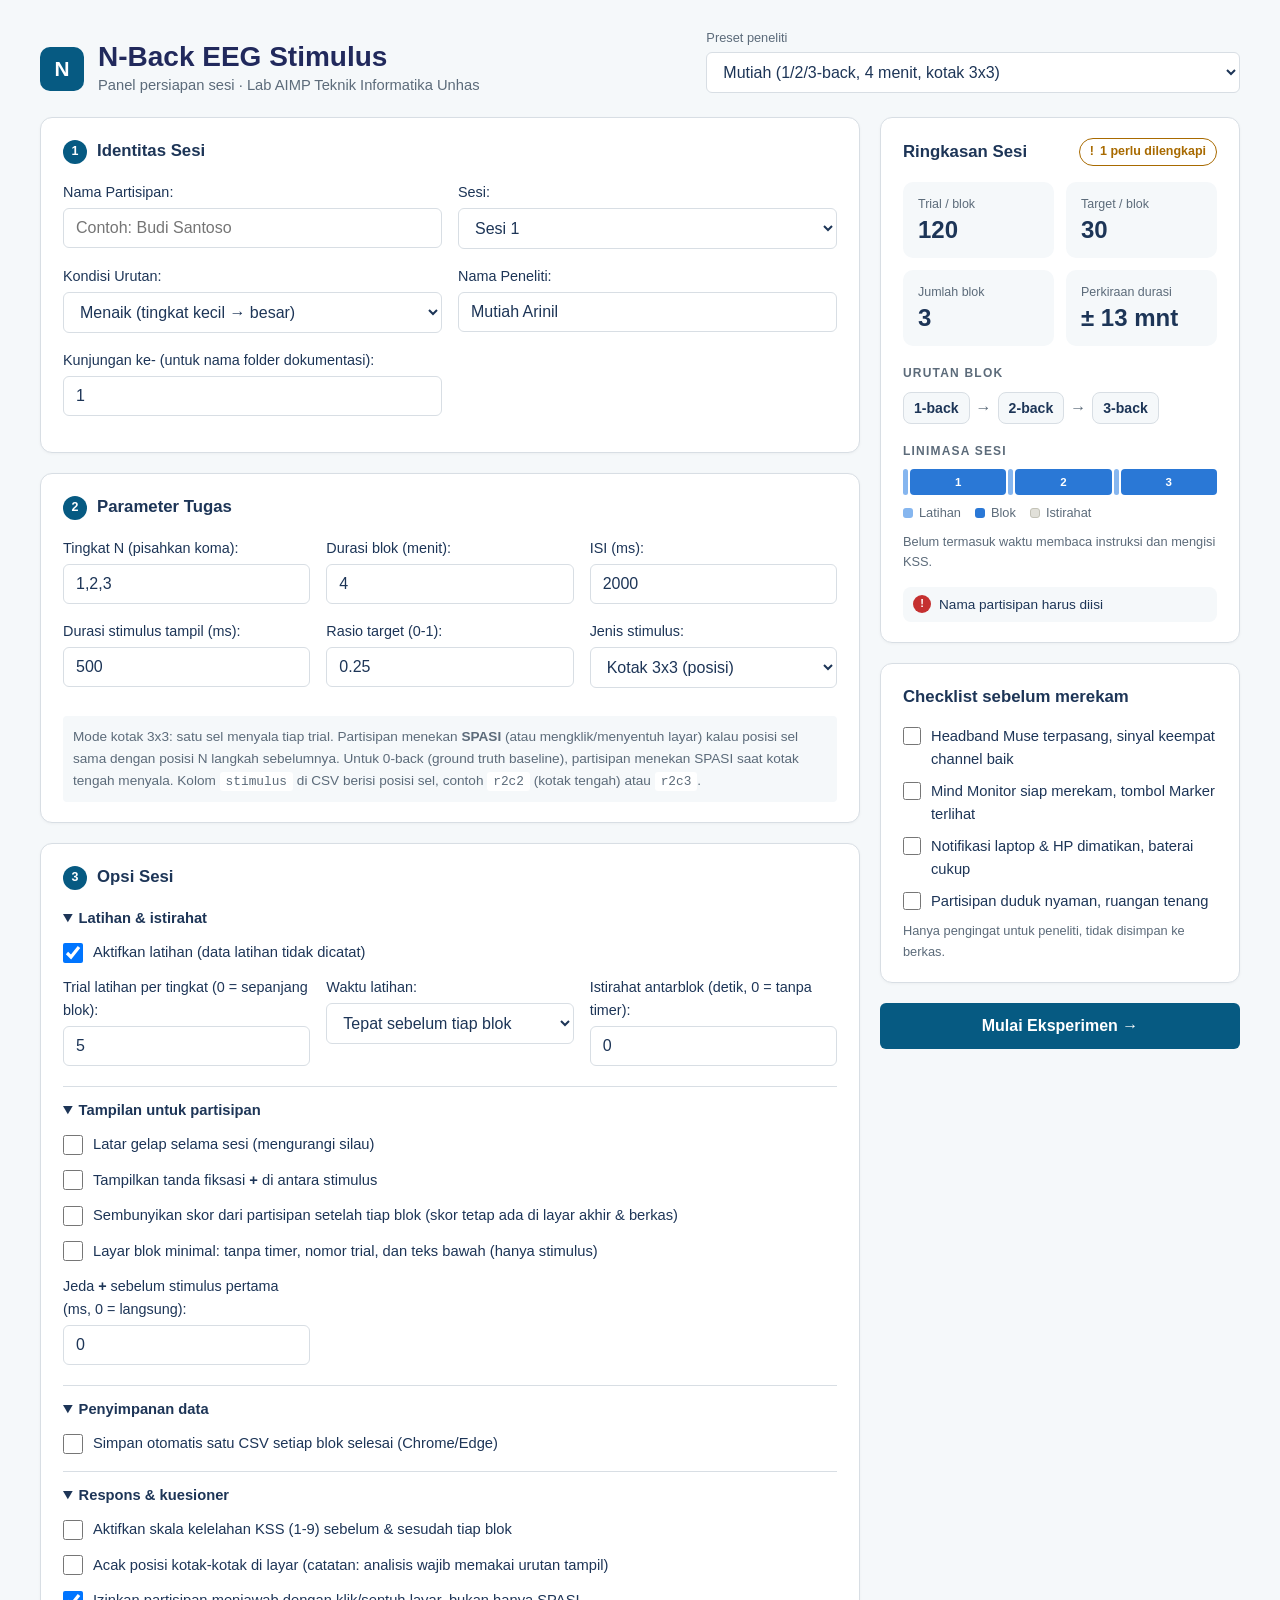
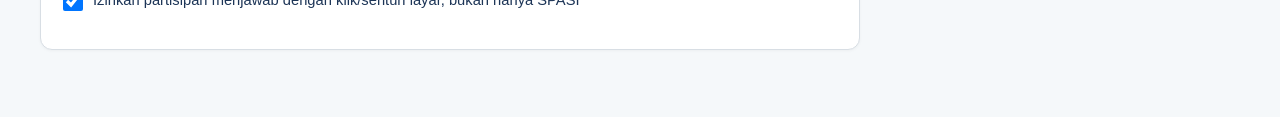
==== commit 357ee415: "feat: dashboard peneliti, jeda "+" sebelum stimulus pertama, simpan CSV per blok Dashboard (layar pe" ====
--- a/index.html
+++ b/index.html
@@ -11,23 +11,29 @@
   <!-- ================================================================ -->
   <!-- LAYAR 1: SETUP                                                     -->
   <!-- ================================================================ -->
-  <section id="screen-setup" class="screen active">
-    <div class="container">
-      <h1>N-Back EEG Stimulus Platform</h1>
-      <p class="subtitle">Platform stimulus untuk penelitian EEG berbasis N-back</p>
-
-      <div class="card">
-        <h2>1. Pilih Preset Peneliti</h2>
-        <label>
-          Preset:
+  <section id="screen-setup" class="screen active dash-screen">
+    <div class="dash">
+      <header class="dash-topbar">
+        <div class="dash-brand">
+          <div class="dash-logo" aria-hidden="true">N</div>
+          <div>
+            <h1>N-Back EEG Stimulus</h1>
+            <p class="dash-sub">Panel persiapan sesi · Lab AIMP Teknik Informatika Unhas</p>
+          </div>
+        </div>
+        <label class="dash-preset">
+          Preset peneliti
           <select id="preset-select">
             <option value="custom">Custom (isi manual)</option>
           </select>
         </label>
-      </div>
-
-      <div class="card">
-        <h2>2. Identitas Sesi</h2>
+      </header>
+
+      <div class="dash-grid">
+      <div class="dash-main">
+
+      <div class="card dash-card">
+        <div class="dash-card-head"><span class="dash-step">1</span><h2>Identitas Sesi</h2></div>
         <div class="grid-2">
           <label>
             Nama Partisipan:
@@ -58,9 +64,9 @@
         </div>
       </div>
 
-      <div class="card">
-        <h2>3. Parameter Eksperimen</h2>
-        <div class="grid-2">
+      <div class="card dash-card">
+        <div class="dash-card-head"><span class="dash-step">2</span><h2>Parameter Tugas</h2></div>
+        <div class="grid-3">
           <label>
             Tingkat N (pisahkan koma):
             <input type="text" id="n-levels" value="1,2,3" placeholder="1,2,3">
@@ -99,63 +105,133 @@
         </div>
       </div>
 
-      <div class="card">
-        <h2>4. Opsi Tambahan</h2>
-        <label class="toggle">
-          <input type="checkbox" id="enable-fatigue">
-          <span>Aktifkan skala kelelahan KSS (1-9) sebelum &amp; sesudah tiap blok</span>
-        </label>
-        <label class="toggle">
-          <input type="checkbox" id="enable-practice" checked>
-          <span>Aktifkan latihan (data latihan tidak dicatat)</span>
-        </label>
-        <label class="toggle" id="row-randomize-layout">
-          <input type="checkbox" id="randomize-layout">
-          <span>Acak posisi kotak-kotak di layar (catatan: analisis wajib memakai urutan tampil)</span>
-        </label>
-        <label class="toggle" id="row-click-response">
-          <input type="checkbox" id="enable-click-response" checked>
-          <span>Izinkan partisipan menjawab dengan klik/sentuh layar, bukan hanya SPASI</span>
-        </label>
-
-        <div class="grid-2 options-grid">
-          <label>
-            Trial latihan per tingkat (0 = sepanjang blok):
-            <input type="number" id="practice-trials" value="0" min="0" max="300">
-          </label>
-          <label>
-            Waktu latihan:
-            <select id="practice-placement">
-              <option value="per_block">Tepat sebelum tiap blok</option>
-              <option value="before_session">Semua di awal sesi, sebelum blok 1</option>
-            </select>
-          </label>
-          <label>
-            Istirahat antarblok (detik, 0 = tanpa timer):
-            <input type="number" id="rest-seconds" value="0" min="0" max="900" step="10">
-          </label>
-        </div>
-
-        <label class="toggle">
-          <input type="checkbox" id="dark-theme">
-          <span>Latar gelap selama sesi (mengurangi silau)</span>
-        </label>
-        <label class="toggle">
-          <input type="checkbox" id="show-fixation">
-          <span>Tampilkan tanda fiksasi <strong>+</strong> di antara stimulus</span>
-        </label>
-        <label class="toggle">
-          <input type="checkbox" id="hide-block-feedback">
-          <span>Sembunyikan skor dari partisipan setelah tiap blok (skor tetap ada di layar akhir &amp; berkas)</span>
-        </label>
-        <label class="toggle">
-          <input type="checkbox" id="minimal-block-screen">
-          <span>Layar blok minimal: tanpa timer, nomor trial, dan teks bawah (hanya stimulus)</span>
-        </label>
-      </div>
-
-      <div id="start-validation-error" class="warning" style="display:none; margin-bottom: 1.25rem; color: #c53030; background: #fff5f5; border-left-color: #e53e3e;"></div>
-      <button id="btn-start" class="btn-primary">Mulai Eksperimen →</button>
+      <div class="card dash-card">
+        <div class="dash-card-head"><span class="dash-step">3</span><h2>Opsi Sesi</h2></div>
+
+        <details class="dash-group" open>
+          <summary>Latihan &amp; istirahat</summary>
+          <label class="toggle">
+            <input type="checkbox" id="enable-practice" checked>
+            <span>Aktifkan latihan (data latihan tidak dicatat)</span>
+          </label>
+          <div class="grid-3 options-grid">
+            <label>
+              Trial latihan per tingkat (0 = sepanjang blok):
+              <input type="number" id="practice-trials" value="0" min="0" max="300">
+            </label>
+            <label>
+              Waktu latihan:
+              <select id="practice-placement">
+                <option value="per_block">Tepat sebelum tiap blok</option>
+                <option value="before_session">Semua di awal sesi, sebelum blok 1</option>
+              </select>
+            </label>
+            <label>
+              Istirahat antarblok (detik, 0 = tanpa timer):
+              <input type="number" id="rest-seconds" value="0" min="0" max="900" step="10">
+            </label>
+          </div>
+        </details>
+
+        <details class="dash-group" open>
+          <summary>Tampilan untuk partisipan</summary>
+          <label class="toggle">
+            <input type="checkbox" id="dark-theme">
+            <span>Latar gelap selama sesi (mengurangi silau)</span>
+          </label>
+          <label class="toggle">
+            <input type="checkbox" id="show-fixation">
+            <span>Tampilkan tanda fiksasi <strong>+</strong> di antara stimulus</span>
+          </label>
+          <label class="toggle">
+            <input type="checkbox" id="hide-block-feedback">
+            <span>Sembunyikan skor dari partisipan setelah tiap blok (skor tetap ada di layar akhir &amp; berkas)</span>
+          </label>
+          <label class="toggle">
+            <input type="checkbox" id="minimal-block-screen">
+            <span>Layar blok minimal: tanpa timer, nomor trial, dan teks bawah (hanya stimulus)</span>
+          </label>
+          <div class="grid-3 options-grid">
+            <label>
+              Jeda <strong>+</strong> sebelum stimulus pertama (ms, 0 = langsung):
+              <input type="number" id="lead-in-ms" value="0" min="0" max="5000" step="100">
+            </label>
+          </div>
+        </details>
+
+        <details class="dash-group" open>
+          <summary>Penyimpanan data</summary>
+          <label class="toggle">
+            <input type="checkbox" id="autosave-per-block">
+            <span>Simpan otomatis satu CSV setiap blok selesai (Chrome/Edge)</span>
+          </label>
+          <div id="autosave-folder-row" class="folder-row" style="display:none">
+            <button type="button" id="btn-pick-data-root" class="btn-secondary btn-small">Pilih lokasi folder Data…</button>
+            <span id="data-root-label" class="muted">Belum dipilih</span>
+          </div>
+          <p id="autosave-path-preview" class="dash-footnote" style="display:none"></p>
+        </details>
+
+        <details class="dash-group" open>
+          <summary>Respons &amp; kuesioner</summary>
+          <label class="toggle">
+            <input type="checkbox" id="enable-fatigue">
+            <span>Aktifkan skala kelelahan KSS (1-9) sebelum &amp; sesudah tiap blok</span>
+          </label>
+          <label class="toggle" id="row-randomize-layout">
+            <input type="checkbox" id="randomize-layout">
+            <span>Acak posisi kotak-kotak di layar (catatan: analisis wajib memakai urutan tampil)</span>
+          </label>
+          <label class="toggle" id="row-click-response">
+            <input type="checkbox" id="enable-click-response" checked>
+            <span>Izinkan partisipan menjawab dengan klik/sentuh layar, bukan hanya SPASI</span>
+          </label>
+        </details>
+      </div>
+
+      </div><!-- /.dash-main -->
+
+      <aside class="dash-side">
+        <div class="card dash-card">
+          <div class="dash-card-head">
+            <h2>Ringkasan Sesi</h2>
+            <span id="setup-status" class="status-chip"></span>
+          </div>
+          <div class="kpi-grid kpi-grid-2">
+            <div class="kpi"><div class="kpi-label">Trial / blok</div><div id="sum-trials" class="kpi-value">-</div></div>
+            <div class="kpi"><div class="kpi-label">Target / blok</div><div id="sum-targets" class="kpi-value">-</div></div>
+            <div class="kpi"><div class="kpi-label">Jumlah blok</div><div id="sum-blocks" class="kpi-value">-</div></div>
+            <div class="kpi"><div class="kpi-label">Perkiraan durasi</div><div id="sum-duration" class="kpi-value">-</div></div>
+          </div>
+
+          <h3 class="dash-label">Urutan blok</h3>
+          <div id="sum-order" class="order-chips"></div>
+
+          <h3 class="dash-label">Linimasa sesi</h3>
+          <div id="sum-timeline" class="timeline-bar"></div>
+          <div class="timeline-legend">
+            <span><i class="sw sw-practice"></i>Latihan</span>
+            <span><i class="sw sw-block"></i>Blok</span>
+            <span><i class="sw sw-rest"></i>Istirahat</span>
+          </div>
+          <p class="dash-footnote">Belum termasuk waktu membaca instruksi dan mengisi KSS.</p>
+
+          <ul id="sum-issues" class="issue-list"></ul>
+        </div>
+
+        <div class="card dash-card">
+          <h2>Checklist sebelum merekam</h2>
+          <label class="toggle check-item"><input type="checkbox"><span>Headband Muse terpasang, sinyal keempat channel baik</span></label>
+          <label class="toggle check-item"><input type="checkbox"><span>Mind Monitor siap merekam, tombol Marker terlihat</span></label>
+          <label class="toggle check-item"><input type="checkbox"><span>Notifikasi laptop &amp; HP dimatikan, baterai cukup</span></label>
+          <label class="toggle check-item"><input type="checkbox"><span>Partisipan duduk nyaman, ruangan tenang</span></label>
+          <p class="dash-footnote">Hanya pengingat untuk peneliti, tidak disimpan ke berkas.</p>
+        </div>
+
+        <div id="start-validation-error" class="warning alert-error" style="display:none"></div>
+        <button id="btn-start" class="btn-primary btn-block">Mulai Eksperimen →</button>
+      </aside>
+      </div><!-- /.dash-grid -->
     </div>
   </section>
 
@@ -174,21 +250,16 @@
       <div class="card instruction-card">
         <h2>Cara Mengerjakan Tugas <span id="current-n-display"></span>-back</h2>
         <div id="instructions-body"></div>
-        <div class="key-hint">
-          <div class="key-box">SPASI</div>
-          <p id="key-hint-text">Tekan tombol <strong>SPASI</strong> ketika stimulus sekarang <strong>cocok</strong>.</p>
-        </div>
-        <p class="warning">Kalau tidak cocok, <strong>jangan tekan apa-apa</strong> dan tunggu stimulus berikutnya.</p>
-      </div>
-
-      <div class="card tips-card" id="tips-body">
         <!-- diisi oleh buildInstructions() -->
-      </div>
-
-      <div class="progress-info">
-        Blok <span id="block-current">1</span> dari <span id="block-total">3</span>
-      </div>
-      <button id="btn-continue-to-practice-or-fatigue" class="btn-primary">Lanjut →</button>
+        <p id="tips-body" class="instruction-tip"></p>
+      </div>
+
+      <div class="instruction-footer">
+        <div class="progress-info">
+          Blok <span id="block-current">1</span> dari <span id="block-total">3</span>
+        </div>
+        <button id="btn-continue-to-practice-or-fatigue" class="btn-primary">Lanjut →</button>
+      </div>
     </div>
   </section>
 
@@ -339,41 +410,45 @@
   <!-- ================================================================ -->
   <!-- LAYAR 6: HASIL AKHIR                                              -->
   <!-- ================================================================ -->
-  <section id="screen-finished" class="screen">
-    <div class="container">
-      <h1>Sesi Selesai!</h1>
-      <p class="subtitle">Terima kasih atas partisipasi Anda</p>
-
-      <div class="card">
-        <h2>Ringkasan Kinerja Keseluruhan</h2>
-        <div id="summary-content"></div>
-      </div>
-
-      <div class="card">
-        <h2>⚠️ Ekspor Data (WAJIB sebelum menutup halaman)</h2>
-        <p>Klik tombol di bawah untuk mengunduh CSV log respons, JSON backup, dan laporan sesi.</p>
-        <div class="btn-group">
-          <button id="btn-download-csv" class="btn-primary">📥 Download CSV</button>
-          <button id="btn-download-json" class="btn-secondary">📥 Download JSON (backup)</button>
-          <button id="btn-download-report" class="btn-secondary">📥 Download Laporan</button>
-        </div>
-        <p class="note">Nama file: <code>{nama partisipan}_{sesi}_{kondisi}_{tanggal}.csv</code></p>
-      </div>
-
-      <div class="card">
-        <h2>Selesai &amp; Dokumentasi</h2>
-        <p>Selesaikan dua langkah ini sebelum memulai sesi berikutnya:</p>
-        <div class="btn-group">
-          <button id="btn-finish-session" class="btn-primary">Selesaikan Sesi &amp; Simpan Berkas</button>
-        </div>
-        <p class="note">Tombol ini membuat folder dokumentasi otomatis (nama folder:
-        <code id="doc-folder-name">-</code>) berisi CSV, JSON, laporan, dan checklist berkas.</p>
-        <p class="note">Daftar berkas yang dikumpulkan tiap sesi:</p>
-        <ul id="doc-list" class="doc-list"></ul>
-        <button id="btn-fill-documentation" class="btn-secondary">Perbarui Daftar Dokumentasi</button>
-      </div>
-
-      <button id="btn-new-session" class="btn-secondary">Mulai Sesi Baru</button>
+  <section id="screen-finished" class="screen dash-screen">
+    <div class="dash">
+      <header class="dash-topbar">
+        <div>
+          <p class="dash-eyebrow">Sesi selesai · Terima kasih atas partisipasi Anda</p>
+          <h1>Hasil Sesi</h1>
+          <p id="result-meta" class="dash-sub"></p>
+        </div>
+        <div class="dash-actions">
+          <button id="btn-new-session" class="btn-secondary">Mulai Sesi Baru</button>
+        </div>
+      </header>
+
+      <!-- diisi oleh buildResultDashboard(): kartu angka, grafik, tabel per blok, penanda waktu -->
+      <div id="summary-content"></div>
+
+      <div class="dash-grid-2">
+        <div class="card dash-card dash-card-alert">
+          <h2>Ekspor Data <span class="dash-badge">Wajib sebelum menutup halaman</span></h2>
+          <p>Simpan ke folder dokumentasi (CSV, JSON, laporan, dan checklist sekaligus), atau unduh satu per satu.</p>
+          <button id="btn-finish-session" class="btn-primary btn-block">Selesaikan Sesi &amp; Simpan Berkas</button>
+          <div class="btn-group">
+            <button id="btn-download-csv" class="btn-secondary">Download CSV (semua blok)</button>
+            <button id="btn-download-json" class="btn-secondary">Download JSON</button>
+            <button id="btn-download-report" class="btn-secondary">Download Laporan</button>
+          </div>
+          <h3 class="dash-label">CSV satu tingkat saja</h3>
+          <div id="per-block-export" class="btn-group"></div>
+          <ul id="autosave-status" class="issue-list"></ul>
+          <p class="dash-footnote">Nama folder: <code id="doc-folder-name">-</code><br>
+          Nama file unduhan: <code>{nama partisipan}_{sesi}_{kondisi}_{tanggal}.csv</code></p>
+        </div>
+
+        <div class="card dash-card">
+          <h2>Berkas yang Dikumpulkan</h2>
+          <ul id="doc-list" class="doc-list"></ul>
+          <button id="btn-fill-documentation" class="btn-secondary">Perbarui Daftar Dokumentasi</button>
+        </div>
+      </div>
     </div>
   </section>
 
@@ -402,6 +477,8 @@
   <script src="js/stimulus.js"></script>
   <script src="js/logger.js"></script>
   <script src="js/experiment.js"></script>
+  <script src="js/storage.js"></script>
+  <script src="js/dashboard.js"></script>
   <script src="js/main.js"></script>
 
 </body>
--- a/css/style.css
+++ b/css/style.css
@@ -166,47 +166,50 @@
 
 /* ============ INSTRUCTIONS SCREEN ============ */
 
-.instruction-card { font-size: 1.05rem; }
-.instruction-card p { margin-bottom: 12px; }
+#screen-instructions .container { max-width: 760px; padding-top: 4vh; }
+#screen-instructions h1 { font-size: 2.6rem; color: var(--text); margin-bottom: 20px; }
+
+.instruction-card {
+  font-size: 1.1rem;
+  padding: 32px;
+  border-radius: 12px;
+  box-shadow: 0 8px 24px rgba(0, 0, 0, 0.12);
+}
+.instruction-card h2 { font-size: 1.5rem; margin-bottom: 18px; }
+.instruction-card p { margin-bottom: 14px; }
+
+.instruction-tip {
+  margin: 24px 0 0 !important;
+  padding-top: 24px;
+  border-top: 1px solid var(--border);
+  font-size: 0.95rem;
+  color: var(--text-muted);
+}
+.instruction-tip strong { color: var(--text); }
+
+.instruction-footer {
+  display: flex;
+  justify-content: space-between;
+  align-items: center;
+  margin-top: 28px;
+}
+.instruction-footer .progress-info { margin: 0; font-size: 1.1rem; }
+.instruction-footer .btn-primary { margin-top: 0; border-radius: 10px; padding: 14px 32px; font-size: 1.1rem; }
 
 /* Target letter display untuk 0-back */
 .target-letter-display {
   display: block;
-  width: 120px;
-  height: 120px;
-  line-height: 120px;
-  margin: 20px auto;
-  font-size: 4rem;
+  width: 136px;
+  height: 136px;
+  line-height: 130px;
+  margin: 28px auto;
+  font-size: 4.5rem;
   font-weight: 700;
-  color: var(--primary);
+  color: var(--text);
   background: var(--bg);
-  border: 3px solid var(--primary);
+  border: 2px solid var(--primary);
   border-radius: 12px;
   text-align: center;
-  font-family: 'SF Mono', Monaco, monospace;
-}
-
-.key-hint {
-  display: flex;
-  align-items: center;
-  gap: 20px;
-  background: var(--bg);
-  padding: 20px;
-  border-radius: 8px;
-  margin: 20px 0;
-}
-
-.key-box {
-  background: white;
-  border: 2px solid var(--primary);
-  border-radius: 6px;
-  padding: 16px 32px;
-  font-weight: 700;
-  font-size: 1.1rem;
-  color: var(--primary);
-  min-width: 120px;
-  text-align: center;
-  box-shadow: 0 2px 0 var(--primary);
 }
 
 .warning {
@@ -215,28 +218,6 @@
   padding: 12px 16px;
   border-radius: 4px;
   margin-top: 12px;
-}
-
-/* Quick Tips Card */
-.tips-card {
-  background: #F0F7FA;
-  border-left: 4px solid var(--secondary);
-}
-
-.tips-card h3 {
-  color: var(--secondary);
-  font-size: 1.1rem;
-  margin-bottom: 12px;
-}
-
-.tips-card ul {
-  margin-left: 20px;
-  color: var(--text);
-}
-
-.tips-card li {
-  margin-bottom: 8px;
-  line-height: 1.5;
 }
 
 .progress-info {
@@ -484,51 +465,6 @@
   font-variant-numeric: tabular-nums;
 }
 
-/* ============ FINISHED SCREEN ============ */
-
-#summary-content {
-  display: grid;
-  gap: 16px;
-}
-
-.summary-block {
-  padding: 16px;
-  background: var(--bg);
-  border-radius: 6px;
-  border-left: 4px solid var(--primary);
-}
-
-.summary-block h3 {
-  color: var(--primary);
-  margin-bottom: 8px;
-  font-size: 1rem;
-}
-
-.summary-stats {
-  display: grid;
-  grid-template-columns: repeat(auto-fit, minmax(130px, 1fr));
-  gap: 12px;
-  margin-top: 10px;
-}
-
-.stat {
-  background: white;
-  padding: 12px;
-  border-radius: 4px;
-}
-
-.stat-label {
-  font-size: 0.8rem;
-  color: var(--text-muted);
-  margin-bottom: 2px;
-}
-
-.stat-value {
-  font-size: 1.3rem;
-  font-weight: 700;
-  color: var(--accent);
-}
-
 .note {
   font-size: 0.85rem;
   color: var(--text-muted);
@@ -546,21 +482,7 @@
   font-size: 0.8rem;
 }
 
-/* ============ HASIL AKHIR: TABEL & DAFTAR DOKUMENTASI ============ */
-
-.summary-table {
-  width: 100%;
-  border-collapse: collapse;
-  font-size: 0.95rem;
-}
-
-.summary-table td {
-  padding: 10px 12px;
-  border-bottom: 1px solid var(--border);
-}
-
-.summary-table td:first-child { color: var(--text-muted); }
-.summary-table td:last-child { text-align: right; font-variant-numeric: tabular-nums; }
+/* ============ DAFTAR DOKUMENTASI ============ */
 
 .doc-list {
   margin: 12px 0 0 20px;
@@ -667,13 +589,10 @@
 body.theme-dark .btn-primary { color: #14171A; }
 body.theme-dark .btn-primary:disabled { background: #3A4047; color: #6B737C; }
 body.theme-dark .btn-secondary { background: transparent; }
-body.theme-dark .key-box,
 body.theme-dark .grid-cell,
 body.theme-dark .kss-option,
-body.theme-dark .stat,
 body.theme-dark .note code,
 body.theme-dark .key-indicator { background: var(--card-bg); color: var(--text); }
-body.theme-dark .tips-card { background: #23282D; }
 body.theme-dark .warning { background: #2E2A20; color: var(--text); }
 body.theme-dark .target-letter-display { background: var(--bg); color: var(--accent); }
 
@@ -689,3 +608,338 @@
 body.theme-dark #screen-block { background: var(--bg); }
 body.theme-dark .stimulus { color: var(--accent); }
 body.theme-dark .stimulus.fixation { color: var(--text-muted); }
+
+/* ================================================================
+   DASHBOARD — khusus layar PENELITI (Setup & Hasil Sesi).
+   Layar partisipan (instruksi, hitung mundur, blok) tidak memakai gaya ini.
+   Warna grafik: palet kategorikal tervalidasi (slot 1 biru, slot 2 oranye),
+   dengan langkah terpisah untuk tema gelap.
+   ================================================================ */
+
+:root {
+  --series-1: #2a78d6;      /* hit rate / blok */
+  --series-2: #eb6834;      /* false alarm rate */
+  --series-1-soft: #86b6ef; /* latihan di linimasa */
+  --chart-grid: #e1e0d9;
+  --chart-axis: #c3c2b7;
+  --chart-muted: #898781;
+  --status-good: #0c7a0c;
+  --status-warn: #a86a00;
+  --status-bad: #c53030;
+}
+body.theme-dark {
+  --series-1: #3987e5;
+  --series-2: #d95926;
+  --series-1-soft: #1c5cab;
+  --chart-grid: #2c2c2a;
+  --chart-axis: #383835;
+  --chart-muted: #898781;
+  --status-good: #0ca30c;
+  --status-warn: #fab219;
+  --status-bad: #e66767;
+}
+
+.dash-screen { padding: 28px 16px 48px; }
+.dash { max-width: 1200px; margin: 0 auto; }
+
+.dash-topbar {
+  display: flex;
+  flex-wrap: wrap;
+  align-items: flex-end;
+  justify-content: space-between;
+  gap: 16px;
+  margin-bottom: 20px;
+}
+.dash-topbar h1 { margin: 0; font-size: 1.75rem; line-height: 1.2; }
+.dash-brand { display: flex; align-items: center; gap: 14px; }
+.dash-logo {
+  width: 44px; height: 44px;
+  display: grid; place-items: center;
+  border-radius: 10px;
+  background: var(--primary);
+  color: #fff;
+  font-weight: 800;
+  font-size: 1.3rem;
+}
+.dash-sub { color: var(--text-muted); font-size: 0.92rem; }
+.dash-eyebrow {
+  font-size: 0.78rem;
+  letter-spacing: 1.5px;
+  text-transform: uppercase;
+  color: var(--text-muted);
+  margin-bottom: 2px;
+}
+.dash-preset { min-width: 280px; font-size: 0.8rem; color: var(--text-muted); }
+.dash-preset select { margin-bottom: 0; color: var(--text); }
+.dash-actions { display: flex; gap: 10px; flex-wrap: wrap; }
+.dash-actions .btn-secondary { margin-top: 0; }
+
+.dash-grid {
+  display: grid;
+  grid-template-columns: minmax(0, 1fr) 360px;
+  gap: 20px;
+  align-items: start;
+}
+.dash-side { position: sticky; top: 16px; }
+.dash-grid-2 { display: grid; grid-template-columns: minmax(0, 1.2fr) minmax(0, 1fr); gap: 20px; }
+@media (max-width: 960px) {
+  .dash-grid, .dash-grid-2 { grid-template-columns: minmax(0, 1fr); }
+  .dash-side { position: static; }
+}
+
+.dash-card { border-radius: 12px; padding: 20px 22px; }
+.dash-card h2 { font-size: 1.05rem; margin-bottom: 0; color: var(--text); }
+.dash-card > h2 { margin-bottom: 14px; }
+.dash-card-head {
+  display: flex;
+  align-items: center;
+  justify-content: space-between;
+  gap: 10px;
+  flex-wrap: wrap;
+  margin-bottom: 16px;
+}
+.dash-card-head h2 { flex: 1; }
+.dash-card-head > .muted { font-size: 0.82rem; }
+.dash-step {
+  width: 24px; height: 24px;
+  display: grid; place-items: center;
+  border-radius: 50%;
+  background: var(--primary);
+  color: #fff;
+  font-size: 0.78rem;
+  font-weight: 700;
+  flex: none;
+}
+.dash-label {
+  font-size: 0.75rem;
+  letter-spacing: 1.2px;
+  text-transform: uppercase;
+  color: var(--text-muted);
+  font-weight: 600;
+  margin: 18px 0 8px;
+}
+.dash-footnote { font-size: 0.8rem; color: var(--text-muted); margin-top: 8px; }
+.dash-footnote code { font-size: 0.78rem; }
+.dash-badge {
+  display: inline-block;
+  vertical-align: middle;
+  margin-left: 6px;
+  padding: 2px 8px;
+  border-radius: 999px;
+  border: 1px solid var(--status-bad);
+  color: var(--status-bad);
+  font-size: 0.7rem;
+  font-weight: 600;
+}
+.dash-card-alert { border-top: 3px solid var(--primary); }
+.dash-card-alert .btn-group { margin: 10px 0 0; }
+.dash-card-alert .btn-group .btn-secondary { margin-top: 0; padding: 10px 16px; font-size: 0.9rem; }
+
+.muted { color: var(--text-muted); }
+.btn-block { display: block; width: 100%; }
+
+.grid-3 { display: grid; grid-template-columns: repeat(3, minmax(0, 1fr)); gap: 0 16px; }
+.grid-2 { gap: 0 16px; }
+@media (max-width: 760px) { .grid-3 { grid-template-columns: repeat(2, minmax(0, 1fr)); } }
+@media (max-width: 480px) { .grid-3 { grid-template-columns: minmax(0, 1fr); } }
+
+/* Kelompok opsi yang bisa dilipat */
+.dash-group { border-top: 1px solid var(--border); padding: 12px 0 4px; }
+.dash-group:first-of-type { border-top: none; padding-top: 0; }
+.dash-group summary {
+  cursor: pointer;
+  font-weight: 600;
+  font-size: 0.92rem;
+  margin-bottom: 10px;
+  color: var(--text);
+}
+.dash-group .options-grid { margin: 4px 0 0; }
+.toggle span { font-size: 0.92rem; }
+
+/* Kartu angka */
+.kpi-grid { display: grid; gap: 12px; }
+.kpi-grid-2 { grid-template-columns: repeat(2, minmax(0, 1fr)); }
+.kpi-grid-5 { grid-template-columns: repeat(5, minmax(0, 1fr)); margin-bottom: 20px; }
+@media (max-width: 960px) { .kpi-grid-5 { grid-template-columns: repeat(3, minmax(0, 1fr)); } }
+@media (max-width: 560px) { .kpi-grid-5 { grid-template-columns: repeat(2, minmax(0, 1fr)); } }
+.kpi {
+  background: var(--card-bg);
+  border: 1px solid var(--border);
+  border-radius: 10px;
+  padding: 12px 14px;
+  min-width: 0;
+}
+.dash-side .kpi { background: var(--bg); border-color: transparent; }
+.kpi-label { font-size: 0.78rem; color: var(--text-muted); }
+.kpi-value { font-size: 1.5rem; font-weight: 700; color: var(--text); line-height: 1.25; }
+.kpi-sub { font-size: 0.78rem; color: var(--text-muted); }
+
+/* Status siap / belum (ikon + teks, tidak hanya warna) */
+.status-chip {
+  display: inline-flex;
+  align-items: center;
+  gap: 6px;
+  padding: 3px 10px;
+  border-radius: 999px;
+  border: 1px solid currentColor;
+  font-size: 0.78rem;
+  font-weight: 600;
+  white-space: nowrap;
+}
+.status-chip.is-ready { color: var(--status-good); }
+.status-chip.is-pending { color: var(--status-warn); }
+
+.issue-list { list-style: none; margin-top: 14px; display: grid; gap: 6px; }
+.issue-list:empty { display: none; }
+.issue-list li {
+  display: flex;
+  gap: 8px;
+  font-size: 0.85rem;
+  line-height: 1.4;
+  padding: 8px 10px;
+  border-radius: 8px;
+  background: var(--bg);
+}
+.issue-list li span {
+  flex: none;
+  width: 18px; height: 18px;
+  display: grid; place-items: center;
+  border-radius: 50%;
+  font-size: 0.7rem;
+  font-weight: 800;
+  color: #fff;
+}
+.issue-error span { background: var(--status-bad); }
+.issue-warn span { background: var(--status-warn); }
+.issue-ok span { background: var(--status-good); }
+.issue-info span { background: var(--text-muted); }
+
+.folder-row { display: flex; align-items: center; gap: 12px; flex-wrap: wrap; }
+.btn-small { margin-top: 0; padding: 8px 14px; font-size: 0.88rem; }
+.dash-card-alert .btn-group .btn-small { padding: 8px 14px; }
+
+.alert-error {
+  margin: 0 0 12px;
+  color: var(--status-bad);
+  background: #fff5f5;
+  border-left-color: var(--status-bad);
+}
+
+/* Urutan blok */
+.order-chips { display: flex; flex-wrap: wrap; align-items: center; gap: 6px; }
+.order-chip {
+  padding: 4px 10px;
+  border-radius: 8px;
+  background: var(--bg);
+  border: 1px solid var(--border);
+  font-weight: 600;
+  font-size: 0.88rem;
+}
+.order-arrow { color: var(--text-muted); }
+.order-note { font-size: 0.8rem; color: var(--text-muted); width: 100%; }
+
+/* Linimasa sesi */
+.timeline-bar { display: flex; gap: 2px; height: 26px; }
+.tl-seg {
+  min-width: 3px;
+  border-radius: 4px;
+  display: grid;
+  place-items: center;
+  font-size: 0.72rem;
+  font-weight: 700;
+  color: #fff;
+  overflow: hidden;
+}
+.tl-block { background: var(--series-1); }
+.tl-practice { background: var(--series-1-soft); }
+.tl-rest { background: var(--chart-grid); }
+.timeline-legend, .chart-legend {
+  display: flex;
+  flex-wrap: wrap;
+  gap: 14px;
+  margin-top: 8px;
+  font-size: 0.8rem;
+  color: var(--text-muted);
+}
+.chart-legend { margin: -6px 0 10px; }
+.sw {
+  display: inline-block;
+  width: 10px; height: 10px;
+  border-radius: 3px;
+  margin-right: 6px;
+  vertical-align: -1px;
+}
+.sw-block, .sw-hit { background: var(--series-1); }
+.sw-practice { background: var(--series-1-soft); }
+.sw-rest { background: var(--chart-grid); border: 1px solid var(--chart-axis); }
+.sw-fa { background: var(--series-2); }
+
+.check-item { align-items: flex-start; margin-bottom: 8px; }
+.check-item input[type="checkbox"] { width: 18px; height: 18px; flex: none; margin-top: 2px; }
+
+/* Grafik hasil */
+.chart-wrap { position: relative; }
+.chart-wrap svg { display: block; max-width: 100%; height: auto; }
+
+.doc-list .note {
+  display: block;
+  margin-top: 4px;
+  padding: 6px 10px;
+}
+.ch-grid { stroke: var(--chart-grid); stroke-width: 1; }
+.ch-base { stroke: var(--chart-axis); stroke-width: 1; }
+.ch-tick { fill: var(--chart-muted); font-size: 11px; font-variant-numeric: tabular-nums; }
+.ch-label { fill: var(--text); font-size: 12px; font-weight: 600; }
+.ch-sublabel { fill: var(--chart-muted); font-size: 11px; }
+.ch-hit { fill: var(--series-1); }
+.ch-fa { fill: var(--series-2); }
+.ch-hit-area { fill: transparent; cursor: default; }
+.ch-hit-area.is-hover { fill: var(--text); fill-opacity: 0.04; }
+.chart-tip {
+  position: absolute;
+  pointer-events: none;
+  min-width: 190px;
+  padding: 8px 10px;
+  border-radius: 8px;
+  background: var(--card-bg);
+  border: 1px solid var(--border);
+  box-shadow: 0 6px 18px rgba(0, 0, 0, 0.14);
+  font-size: 0.8rem;
+  line-height: 1.5;
+  color: var(--text);
+}
+.chart-tip b { font-variant-numeric: tabular-nums; }
+
+/* Tabel data */
+.table-scroll { overflow-x: auto; }
+.data-table { width: 100%; border-collapse: collapse; font-size: 0.9rem; }
+.data-table th {
+  text-align: left;
+  font-size: 0.75rem;
+  letter-spacing: 0.5px;
+  text-transform: uppercase;
+  color: var(--text-muted);
+  font-weight: 600;
+  padding: 8px 10px;
+  border-bottom: 1px solid var(--border);
+  white-space: nowrap;
+}
+.data-table td { padding: 10px; border-bottom: 1px solid var(--border); white-space: nowrap; }
+.data-table tbody tr:last-child td { border-bottom: none; }
+.data-table .num { text-align: right; font-variant-numeric: tabular-nums; }
+.data-table .mono { font-family: 'SF Mono', Monaco, Consolas, monospace; font-size: 0.85rem; }
+.tag {
+  display: inline-block;
+  padding: 1px 8px;
+  border-radius: 999px;
+  font-size: 0.75rem;
+  font-weight: 600;
+  border: 1px solid var(--border);
+}
+.tag-block { border-color: var(--series-1); color: var(--series-1); }
+.tag-rest { color: var(--text-muted); }
+.tag-kss { color: var(--text); }
+
+body.theme-dark .alert-error { background: #2e2020; }
+body.theme-dark .dash-logo,
+body.theme-dark .dash-step { color: #14171A; }
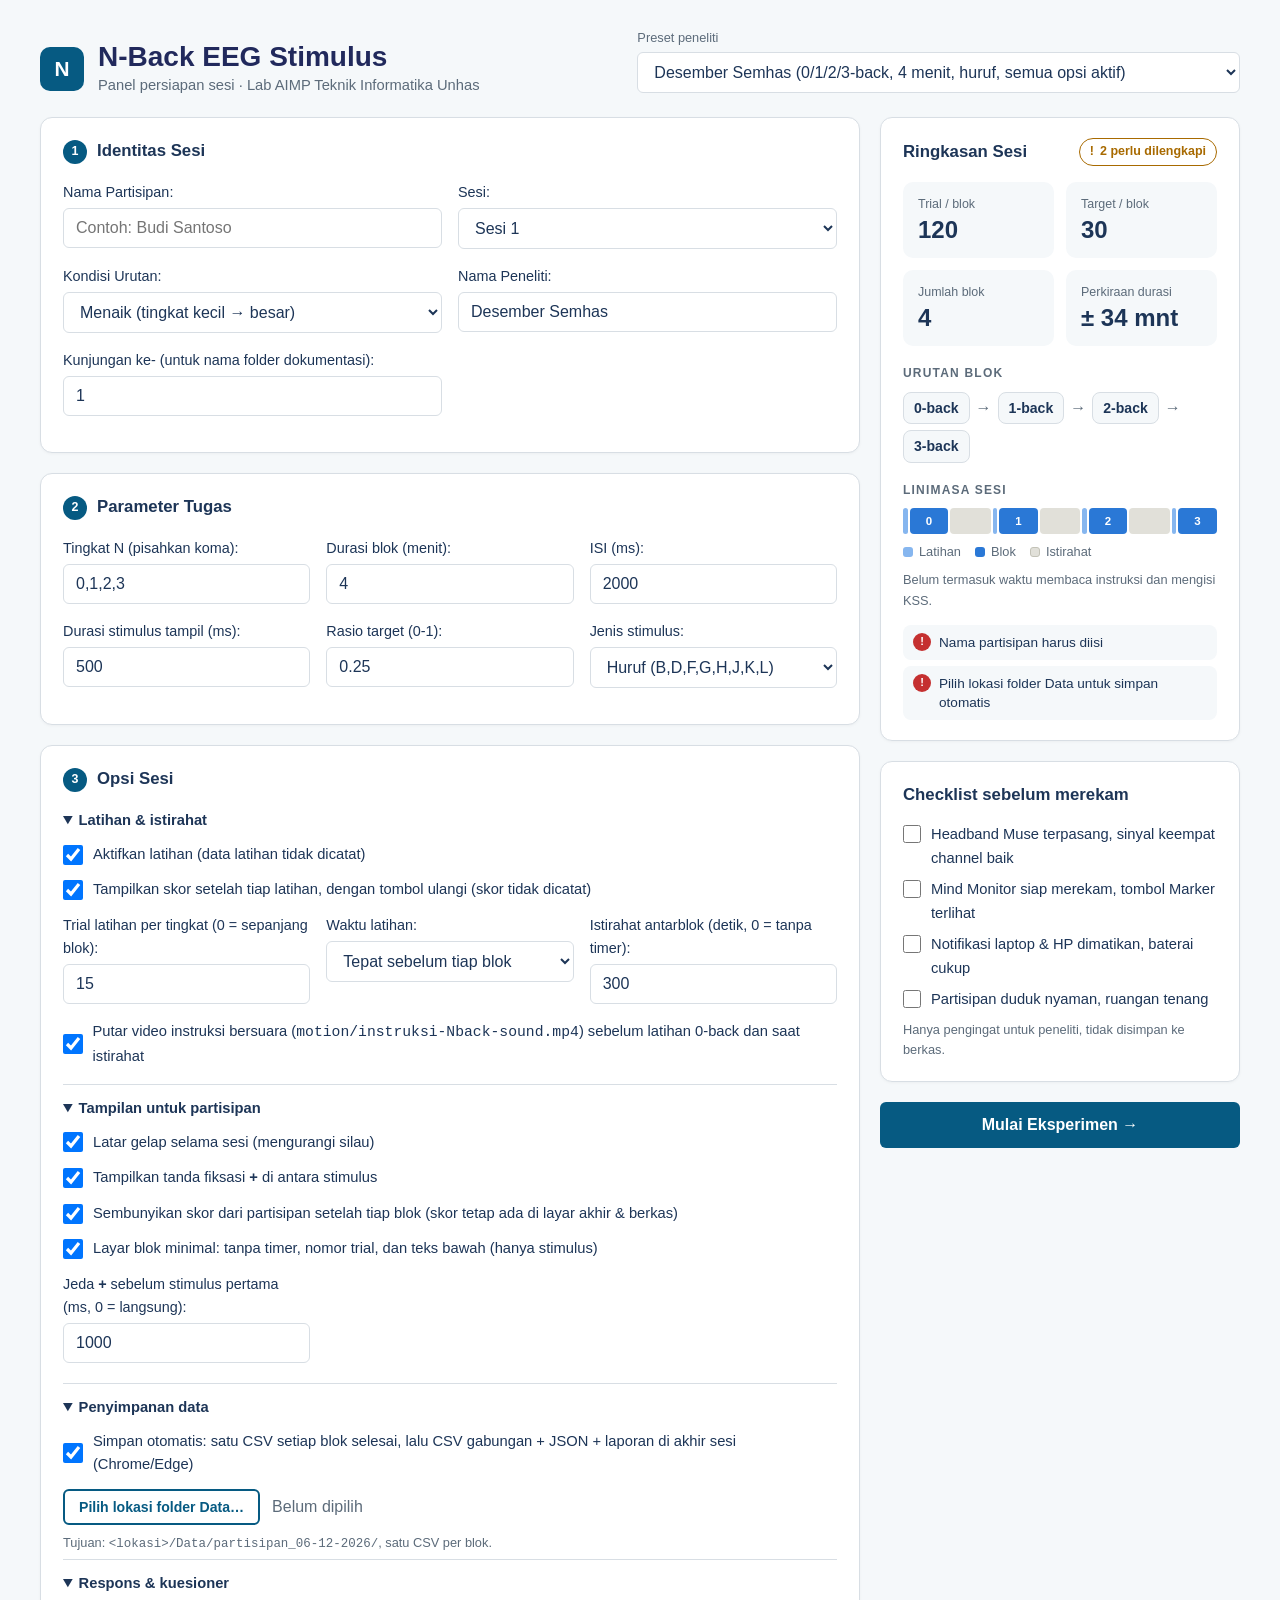
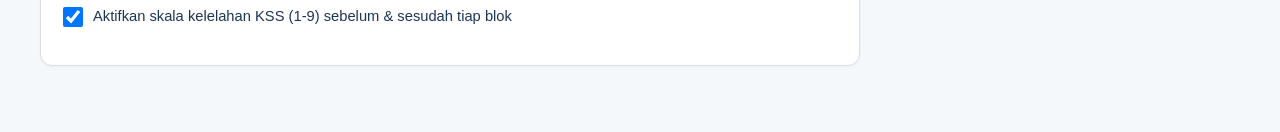
==== commit 1675b17e: "feat: skor latihan, video instruksi bersuara, preset Desember Semhas, simpan otomatis akhir sesi - s" ====
--- a/index.html
+++ b/index.html
@@ -113,6 +113,10 @@
           <label class="toggle">
             <input type="checkbox" id="enable-practice" checked>
             <span>Aktifkan latihan (data latihan tidak dicatat)</span>
+          </label>
+          <label class="toggle">
+            <input type="checkbox" id="show-practice-feedback">
+            <span>Tampilkan skor setelah tiap latihan, dengan tombol ulangi (skor tidak dicatat)</span>
           </label>
           <div class="grid-3 options-grid">
             <label>
@@ -131,6 +135,10 @@
               <input type="number" id="rest-seconds" value="0" min="0" max="900" step="10">
             </label>
           </div>
+          <label class="toggle">
+            <input type="checkbox" id="motion-videos">
+            <span>Putar video instruksi bersuara (<code>motion/instruksi-Nback-sound.mp4</code>) sebelum latihan 0-back dan saat istirahat</span>
+          </label>
         </details>
 
         <details class="dash-group" open>
@@ -163,7 +171,7 @@
           <summary>Penyimpanan data</summary>
           <label class="toggle">
             <input type="checkbox" id="autosave-per-block">
-            <span>Simpan otomatis satu CSV setiap blok selesai (Chrome/Edge)</span>
+            <span>Simpan otomatis: satu CSV setiap blok selesai, lalu CSV gabungan + JSON + laporan di akhir sesi (Chrome/Edge)</span>
           </label>
           <div id="autosave-folder-row" class="folder-row" style="display:none">
             <button type="button" id="btn-pick-data-root" class="btn-secondary btn-small">Pilih lokasi folder Data…</button>
@@ -243,10 +251,14 @@
       <div id="rest-banner" class="rest-banner" style="display:none">
         <p class="rest-title">Istirahat</p>
         <div id="rest-timer" class="rest-timer">02:00</div>
+        <!-- motion_videos: motion/instruksi-<n>back-sound.mp4 untuk blok berikutnya, bersuara & berulang -->
+        <video id="rest-video" class="motion-video" loop playsinline disablepictureinpicture preload="auto" style="display:none"></video>
         <p class="rest-note">Tetap duduk santai dan jangan melepas headband.</p>
       </div>
       <p id="practice-phase-label" class="phase-label" style="display:none"></p>
       <h1>Instruksi Tugas</h1>
+      <!-- motion_videos: video instruksi 0-back sebelum latihan 0-back (bukan layar penuh) -->
+      <video id="instruction-video" class="motion-video" loop playsinline disablepictureinpicture preload="auto" style="display:none"></video>
       <div class="card instruction-card">
         <h2>Cara Mengerjakan Tugas <span id="current-n-display"></span>-back</h2>
         <div id="instructions-body"></div>
@@ -278,6 +290,38 @@
       <div class="btn-group">
         <button id="btn-start-practice" class="btn-primary">Mulai Latihan →</button>
         <button id="btn-skip-practice" class="btn-secondary">Lewati Latihan</button>
+      </div>
+    </div>
+  </section>
+
+  <!-- ================================================================ -->
+  <!-- LAYAR 2b-2: HASIL LATIHAN (show_practice_feedback)                -->
+  <!-- Skor dihitung dari runner.results, TIDAK dari logger.             -->
+  <!-- ================================================================ -->
+  <section id="screen-practice-result" class="screen">
+    <div class="container">
+      <p class="phase-label">LATIHAN · DATA TIDAK DICATAT</p>
+      <h1>Hasil Latihan <span id="practice-result-n"></span>-back</h1>
+      <div class="card instruction-card">
+        <div class="practice-score">
+          <div class="ps-item">
+            <div class="ps-value" id="ps-hit">-</div>
+            <div class="ps-label">Target yang berhasil ditekan</div>
+          </div>
+          <div class="ps-item">
+            <div class="ps-value" id="ps-miss">-</div>
+            <div class="ps-label">Target terlewat</div>
+          </div>
+          <div class="ps-item">
+            <div class="ps-value" id="ps-fa">-</div>
+            <div class="ps-label">Salah tekan (bukan target)</div>
+          </div>
+        </div>
+        <p id="practice-result-note" class="instruction-tip"></p>
+      </div>
+      <div class="instruction-footer">
+        <button id="btn-practice-retry" class="btn-secondary">↻ Ulangi Latihan Ini</button>
+        <button id="btn-practice-result-continue" class="btn-primary">Lanjut →</button>
       </div>
     </div>
   </section>
--- a/css/style.css
+++ b/css/style.css
@@ -195,6 +195,23 @@
 }
 .instruction-footer .progress-info { margin: 0; font-size: 1.1rem; }
 .instruction-footer .btn-primary { margin-top: 0; border-radius: 10px; padding: 14px 32px; font-size: 1.1rem; }
+.instruction-footer .btn-secondary { margin-top: 0; border-radius: 10px; padding: 14px 24px; font-size: 1.05rem; }
+
+/* Skor latihan (show_practice_feedback) */
+.practice-score {
+  display: grid;
+  grid-template-columns: repeat(3, minmax(0, 1fr));
+  gap: 14px;
+}
+.ps-item {
+  text-align: center;
+  padding: 18px 10px;
+  border-radius: 10px;
+  background: var(--bg);
+}
+.ps-value { font-size: 2.6rem; font-weight: 700; line-height: 1.1; color: var(--text); }
+.ps-label { font-size: 0.95rem; color: var(--text-muted); margin-top: 6px; }
+@media (max-width: 560px) { .practice-score { grid-template-columns: minmax(0, 1fr); } }
 
 /* Target letter display untuk 0-back */
 .target-letter-display {
@@ -555,6 +572,17 @@
   color: var(--text);
 }
 .rest-note { color: var(--text-muted); font-size: 0.95rem; }
+/* Video instruksi motion graph: menempel di halaman, tidak bisa dibuat layar penuh */
+.motion-video {
+  display: block;
+  width: 100%;
+  max-width: 640px;
+  margin: 14px auto 16px;
+  border-radius: 10px;
+  background: #000;
+  pointer-events: none; /* tanpa klik/klik-ganda → tidak masuk layar penuh */
+}
+#instruction-video { margin: 0 auto 20px; }
 .rest-banner.done .rest-timer { font-size: 2.5rem; color: var(--success); }
 
 .phase-label {
